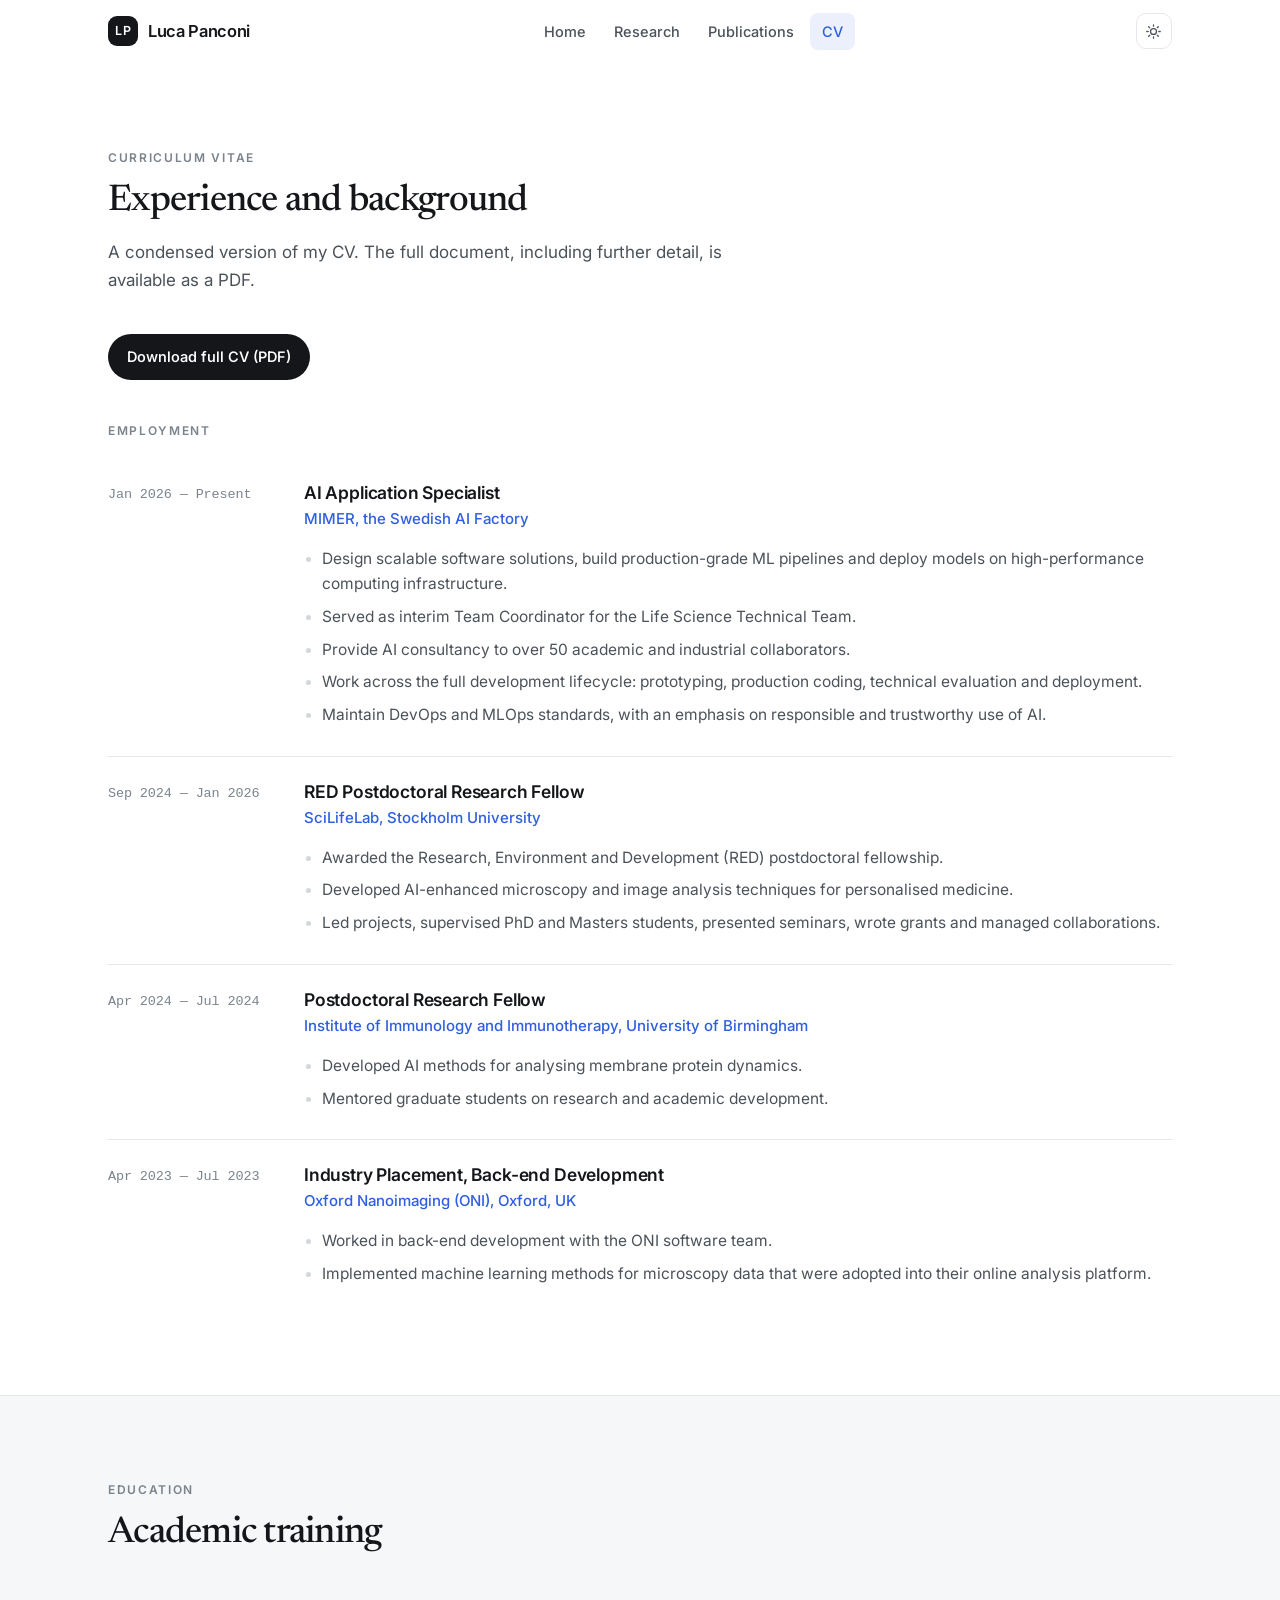
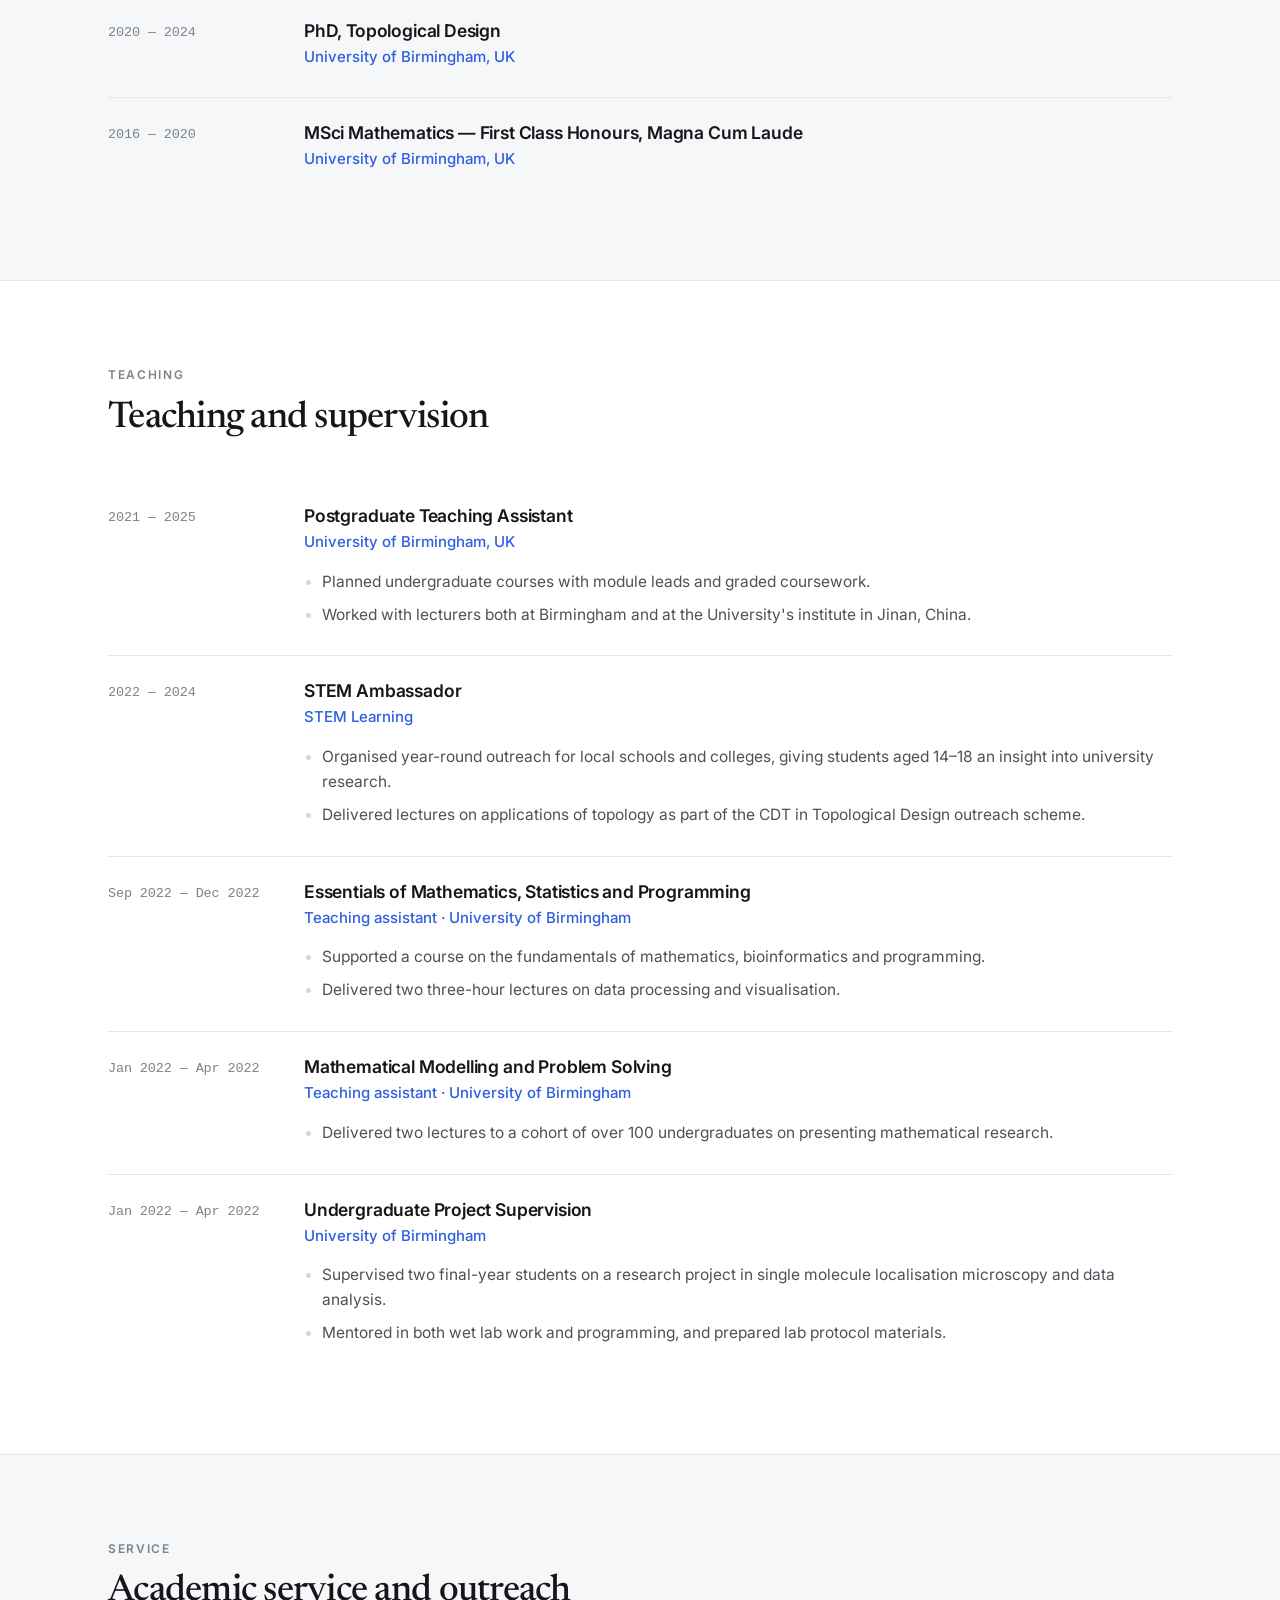
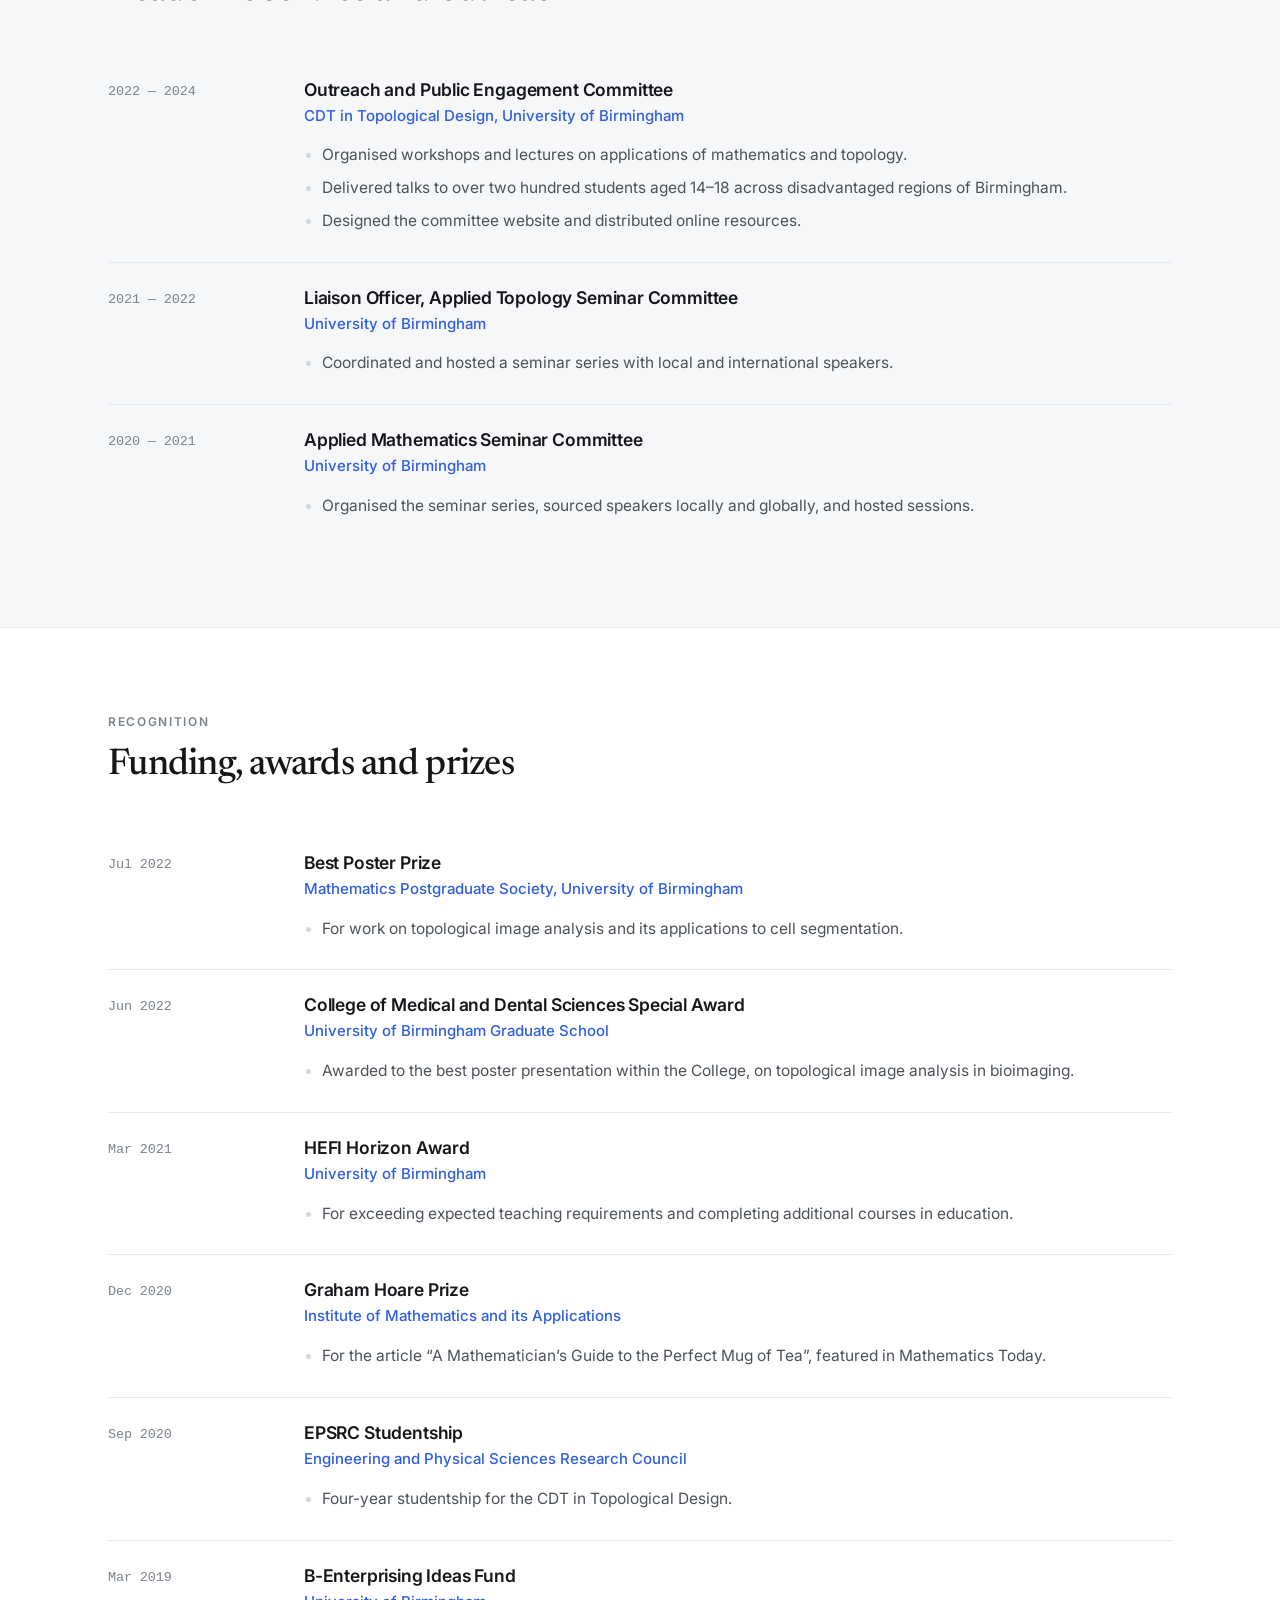
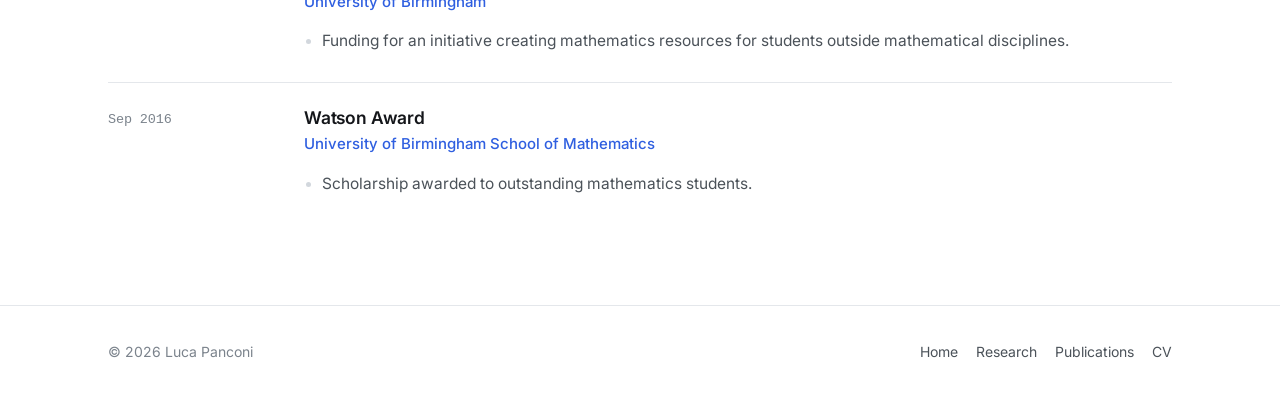
==== cv.html @ 42b8b2c1 "Initial commit" ====
<!DOCTYPE html>
<html lang="en">
  <head>
    <meta charset="utf-8" />
    <meta name="viewport" content="width=device-width, initial-scale=1" />
    <title>CV — Luca Panconi</title>
    <meta
      name="description"
      content="Curriculum vitae of Luca Panconi: employment, education, teaching, academic service and awards."
    />
    <link rel="icon" href="assets/img/profile.jpg" />
    <link rel="preconnect" href="https://fonts.googleapis.com" />
    <link rel="preconnect" href="https://fonts.gstatic.com" crossorigin />
    <link
      href="https://fonts.googleapis.com/css2?family=Inter:wght@400;500;600&family=Newsreader:ital,opsz,wght@0,6..72,400;0,6..72,500&display=swap"
      rel="stylesheet"
    />
    <link rel="stylesheet" href="assets/css/style.css" />
    <script>
      (function () {
        try {
          var s = localStorage.getItem("theme");
          var d =
            s === "dark" ||
            (s === null &&
              matchMedia("(prefers-color-scheme: dark)").matches);
          document.documentElement.setAttribute(
            "data-theme",
            d ? "dark" : "light"
          );
        } catch (e) {}
      })();
    </script>
    <script src="assets/data/content.js" defer></script>
    <script src="assets/js/site.js" defer></script>
  </head>
  <body>
    <a class="skip-link" href="#main">Skip to content</a>
    <header data-render="nav"></header>

    <main id="main">
      <section class="section" style="border-top: 0">
        <div class="container">
          <div class="section__head">
            <span class="section__eyebrow">Curriculum vitae</span>
            <h2 class="section__title">Experience and background</h2>
            <p class="section__lede">
              A condensed version of my CV. The full document, including further
              detail, is available as a PDF.
            </p>
          </div>
          <p style="margin-bottom: 44px">
            <a
              class="btn btn--primary"
              href="assets/files/Luca-Panconi-CV.pdf"
              target="_blank"
              rel="noopener"
              >Download full CV (PDF)</a
            >
          </p>

          <div class="section__head" style="margin-bottom: 20px">
            <h3 class="section__eyebrow">Employment</h3>
          </div>
          <div data-render="timeline" data-source="experience"></div>
        </div>
      </section>

      <section class="section section--soft">
        <div class="container">
          <div class="section__head">
            <span class="section__eyebrow">Education</span>
            <h2 class="section__title">Academic training</h2>
          </div>
          <div data-render="timeline" data-source="education"></div>
        </div>
      </section>

      <section class="section">
        <div class="container">
          <div class="section__head">
            <span class="section__eyebrow">Teaching</span>
            <h2 class="section__title">Teaching and supervision</h2>
          </div>
          <div data-render="timeline" data-source="teaching"></div>
        </div>
      </section>

      <section class="section section--soft">
        <div class="container">
          <div class="section__head">
            <span class="section__eyebrow">Service</span>
            <h2 class="section__title">Academic service and outreach</h2>
          </div>
          <div data-render="timeline" data-source="service"></div>
        </div>
      </section>

      <section class="section">
        <div class="container">
          <div class="section__head">
            <span class="section__eyebrow">Recognition</span>
            <h2 class="section__title">Funding, awards and prizes</h2>
          </div>
          <div data-render="timeline" data-source="awards"></div>
        </div>
      </section>
    </main>

    <footer data-render="footer"></footer>
  </body>
</html>
---- assets/css/style.css ----
/* ==========================================================================
   Tokens
   ========================================================================== */
:root {
  --font-sans: "Inter", -apple-system, BlinkMacSystemFont, "Segoe UI", Roboto,
    Helvetica, Arial, sans-serif;
  --font-serif: "Newsreader", Georgia, "Times New Roman", serif;
  --font-mono: ui-monospace, SFMono-Regular, "SF Mono", Menlo, monospace;

  --bg: #ffffff;
  --bg-soft: #f6f7f9;
  --bg-elevated: #ffffff;
  --text: #14161a;
  --text-soft: #4b5259;
  --text-faint: #7b838c;
  --line: #e4e7eb;
  --line-strong: #d2d7dd;
  --accent: #2f5fe0;
  --accent-soft: rgba(47, 95, 224, 0.09);
  --shadow: 0 1px 2px rgba(16, 20, 28, 0.04),
    0 8px 24px -12px rgba(16, 20, 28, 0.12);

  --radius: 14px;
  --radius-sm: 9px;
  --container: 1120px;
  --nav-h: 64px;
  --ease: cubic-bezier(0.22, 0.61, 0.36, 1);
}

html[data-theme="dark"] {
  --bg: #0c0e12;
  --bg-soft: #12151b;
  --bg-elevated: #14181f;
  --text: #eef1f5;
  --text-soft: #a8b1bd;
  --text-faint: #7d8794;
  --line: #232833;
  --line-strong: #2f3542;
  --accent: #7fa3ff;
  --accent-soft: rgba(127, 163, 255, 0.12);
  --shadow: 0 1px 2px rgba(0, 0, 0, 0.4), 0 12px 32px -16px rgba(0, 0, 0, 0.7);
}

/* ==========================================================================
   Base
   ========================================================================== */
*,
*::before,
*::after {
  box-sizing: border-box;
}

html {
  scroll-behavior: smooth;
  scroll-padding-top: calc(var(--nav-h) + 16px);
  -webkit-text-size-adjust: 100%;
}

body {
  margin: 0;
  font-family: var(--font-sans);
  font-size: 16.5px;
  line-height: 1.65;
  color: var(--text);
  background: var(--bg);
  -webkit-font-smoothing: antialiased;
  text-rendering: optimizeLegibility;
}

h1,
h2,
h3,
h4 {
  margin: 0;
  font-weight: 600;
  line-height: 1.2;
  letter-spacing: -0.015em;
}

p {
  margin: 0 0 1em;
}

p:last-child {
  margin-bottom: 0;
}

a {
  color: var(--accent);
  text-decoration: none;
  transition: opacity 0.15s var(--ease);
}

a:hover {
  opacity: 0.72;
}

img {
  max-width: 100%;
  display: block;
}

ul {
  margin: 0;
  padding: 0;
  list-style: none;
}

:focus-visible {
  outline: 2px solid var(--accent);
  outline-offset: 3px;
  border-radius: 4px;
}

.container {
  width: 100%;
  max-width: var(--container);
  margin: 0 auto;
  padding: 0 28px;
}

.skip-link {
  position: absolute;
  left: -9999px;
  top: 0;
  z-index: 100;
  background: var(--bg-elevated);
  padding: 10px 16px;
  border: 1px solid var(--line);
  border-radius: var(--radius-sm);
}

.skip-link:focus {
  left: 12px;
  top: 12px;
}

/* ==========================================================================
   Navigation
   ========================================================================== */
.nav {
  position: sticky;
  top: 0;
  z-index: 50;
  height: var(--nav-h);
  display: flex;
  align-items: center;
  border-bottom: 1px solid transparent;
  background: color-mix(in srgb, var(--bg) 82%, transparent);
  backdrop-filter: saturate(180%) blur(14px);
  -webkit-backdrop-filter: saturate(180%) blur(14px);
  transition: border-color 0.2s var(--ease);
}

.nav.is-scrolled {
  border-bottom-color: var(--line);
}

.nav__inner {
  display: flex;
  align-items: center;
  justify-content: space-between;
  gap: 20px;
}

.nav__brand {
  display: inline-flex;
  align-items: center;
  gap: 10px;
  color: var(--text);
  font-weight: 600;
  letter-spacing: -0.02em;
}

.nav__mark {
  display: grid;
  place-items: center;
  width: 30px;
  height: 30px;
  border-radius: 9px;
  background: var(--text);
  color: var(--bg);
  font-size: 12.5px;
  font-weight: 600;
  letter-spacing: 0.02em;
}

.nav__links {
  display: flex;
  align-items: center;
  gap: 4px;
}

.nav__link {
  padding: 7px 12px;
  border-radius: 8px;
  color: var(--text-soft);
  font-size: 14.5px;
  font-weight: 500;
}

.nav__link:hover {
  opacity: 1;
  color: var(--text);
  background: var(--bg-soft);
}

.nav__link[aria-current="page"] {
  color: var(--accent);
  background: var(--accent-soft);
}

.nav__actions {
  display: flex;
  align-items: center;
  gap: 8px;
}

.icon-btn {
  display: grid;
  place-items: center;
  width: 36px;
  height: 36px;
  padding: 0;
  border: 1px solid var(--line);
  border-radius: 10px;
  background: transparent;
  color: var(--text-soft);
  cursor: pointer;
  transition: background 0.15s var(--ease), color 0.15s var(--ease);
}

.icon-btn:hover {
  background: var(--bg-soft);
  color: var(--text);
}

.icon-btn svg {
  width: 17px;
  height: 17px;
}

.nav__toggle {
  display: none;
}

html[data-theme="dark"] .theme-toggle__sun,
.theme-toggle__moon {
  display: none;
}

html[data-theme="dark"] .theme-toggle__moon {
  display: block;
}

/* ==========================================================================
   Buttons & chips
   ========================================================================== */
.btn {
  display: inline-flex;
  align-items: center;
  gap: 8px;
  padding: 10px 18px;
  border: 1px solid transparent;
  border-radius: 999px;
  font-size: 14.5px;
  font-weight: 550;
  cursor: pointer;
  transition: transform 0.15s var(--ease), background 0.15s var(--ease),
    border-color 0.15s var(--ease);
}

.btn:hover {
  opacity: 1;
  transform: translateY(-1px);
}

.btn svg {
  width: 15px;
  height: 15px;
}

.btn--primary {
  background: var(--text);
  color: var(--bg);
}

.btn--ghost {
  border-color: var(--line-strong);
  color: var(--text);
  background: transparent;
}

.btn--ghost:hover {
  background: var(--bg-soft);
}

.chip {
  display: inline-flex;
  align-items: center;
  gap: 7px;
  padding: 5px 12px;
  border: 1px solid var(--line);
  border-radius: 999px;
  background: var(--bg-soft);
  color: var(--text-soft);
  font-size: 13px;
  font-weight: 500;
}

.chip--accent {
  border-color: transparent;
  background: var(--accent-soft);
  color: var(--accent);
}

.dot {
  width: 6px;
  height: 6px;
  border-radius: 50%;
  background: currentColor;
}

/* ==========================================================================
   Sections
   ========================================================================== */
.section {
  padding: 84px 0;
  border-top: 1px solid var(--line);
}

.section--soft {
  background: var(--bg-soft);
}

.section__head {
  max-width: 68ch;
  margin-bottom: 40px;
}

.section__eyebrow {
  display: block;
  margin-bottom: 12px;
  color: var(--text-faint);
  font-size: 12px;
  font-weight: 600;
  letter-spacing: 0.14em;
  text-transform: uppercase;
}

.section__title {
  font-family: var(--font-serif);
  font-size: clamp(1.75rem, 3.4vw, 2.3rem);
  font-weight: 500;
  letter-spacing: -0.02em;
}

.section__lede {
  margin-top: 14px;
  color: var(--text-soft);
  font-size: 17px;
}

/* ==========================================================================
   Hero
   ========================================================================== */
.hero {
  position: relative;
  padding: 88px 0 76px;
  overflow: hidden;
}

.hero::before {
  content: "";
  position: absolute;
  inset: -40% 30% auto -10%;
  height: 620px;
  background: radial-gradient(
    45% 45% at 50% 50%,
    var(--accent-soft),
    transparent 70%
  );
  pointer-events: none;
}

.hero__inner {
  position: relative;
  display: grid;
  grid-template-columns: minmax(0, 1fr) 268px;
  gap: 60px;
  align-items: center;
}

.hero__name {
  margin: 18px 0 0;
  font-family: var(--font-serif);
  font-size: clamp(2.6rem, 6vw, 4rem);
  font-weight: 500;
  letter-spacing: -0.03em;
}

.hero__name span {
  color: var(--text-faint);
  font-size: 0.42em;
  font-family: var(--font-sans);
  font-weight: 500;
  letter-spacing: 0;
  vertical-align: 0.42em;
  margin-left: 8px;
}

.hero__role {
  margin: 16px 0 0;
  font-size: 18.5px;
  font-weight: 550;
  color: var(--text);
}

.hero__role em {
  font-style: normal;
  color: var(--text-soft);
  font-weight: 450;
}

.hero__tagline {
  max-width: 52ch;
  margin: 16px 0 0;
  color: var(--text-soft);
  font-size: 17.5px;
}

.hero__actions {
  display: flex;
  flex-wrap: wrap;
  gap: 10px;
  margin-top: 30px;
}

.hero__meta {
  display: flex;
  flex-wrap: wrap;
  gap: 8px 18px;
  margin-top: 26px;
  font-size: 14.5px;
  color: var(--text-faint);
}

.hero__meta a {
  color: var(--text-soft);
}

.hero__meta svg {
  width: 15px;
  height: 15px;
  vertical-align: -2px;
  margin-right: 7px;
  opacity: 0.7;
}

.hero__portrait {
  position: relative;
  justify-self: end;
  width: 100%;
  max-width: 268px;
  aspect-ratio: 1;
  border-radius: 20px;
  overflow: hidden;
  border: 1px solid var(--line);
  background: var(--bg-soft);
  box-shadow: var(--shadow);
}

.hero__portrait img {
  width: 100%;
  height: 100%;
  object-fit: cover;
  filter: saturate(1.02) contrast(1.02);
}

/* ==========================================================================
   About
   ========================================================================== */
.about {
  display: grid;
  grid-template-columns: minmax(0, 1.35fr) minmax(0, 1fr);
  align-items: start;
  gap: 56px;
}

.about__body p {
  font-size: 17.5px;
  color: var(--text-soft);
  margin-bottom: 1.15em;
}

.about__body p:first-child {
  color: var(--text);
}

.stats {
  display: grid;
  grid-template-columns: repeat(2, minmax(0, 1fr));
  gap: 1px;
  background: var(--line);
  border: 1px solid var(--line);
  border-radius: var(--radius);
  overflow: hidden;
}

.stat {
  padding: 22px;
  background: var(--bg-elevated);
}

.stat__value {
  font-family: var(--font-serif);
  font-size: 2.1rem;
  font-weight: 500;
  letter-spacing: -0.03em;
  line-height: 1;
}

.stat__label {
  margin-top: 8px;
  font-size: 13.5px;
  color: var(--text-faint);
  line-height: 1.4;
}

/* ==========================================================================
   Cards
   ========================================================================== */
.grid {
  display: grid;
  gap: 18px;
}

.grid--2 {
  grid-template-columns: repeat(2, minmax(0, 1fr));
}

.card {
  padding: 26px;
  border: 1px solid var(--line);
  border-radius: var(--radius);
  background: var(--bg-elevated);
  transition: border-color 0.2s var(--ease), transform 0.2s var(--ease),
    box-shadow 0.2s var(--ease);
}

.card:hover {
  border-color: var(--line-strong);
  transform: translateY(-2px);
  box-shadow: var(--shadow);
}

.card__index {
  display: block;
  margin-bottom: 14px;
  font-family: var(--font-mono);
  font-size: 12px;
  color: var(--accent);
  letter-spacing: 0.06em;
}

.card__title {
  font-size: 17.5px;
  margin-bottom: 8px;
}

.card__body {
  color: var(--text-soft);
  font-size: 15.5px;
  line-height: 1.6;
}

/* ==========================================================================
   Publications
   ========================================================================== */
.pubs {
  display: grid;
  gap: 1px;
  background: var(--line);
  border-block: 1px solid var(--line);
}

.pub {
  display: grid;
  grid-template-columns: 80px minmax(0, 1fr);
  gap: 26px;
  padding: 26px 4px;
  background: var(--bg);
  transition: background 0.18s var(--ease);
}

.section--soft .pub {
  background: var(--bg-soft);
}

.pub:hover {
  background: var(--bg-elevated);
}

.pub__year {
  font-family: var(--font-mono);
  font-size: 13px;
  color: var(--text-faint);
  padding-top: 3px;
  letter-spacing: 0.02em;
}

.pub__title {
  font-size: 17px;
  font-weight: 600;
  line-height: 1.4;
  color: var(--text);
  letter-spacing: -0.01em;
}

.pub__title a {
  color: inherit;
}

.pub__title a:hover {
  opacity: 1;
  color: var(--accent);
}

.pub__authors {
  margin-top: 7px;
  font-size: 14.5px;
  color: var(--text-soft);
}

.pub__authors b {
  color: var(--text);
  font-weight: 600;
}

.pub__meta {
  display: flex;
  flex-wrap: wrap;
  align-items: center;
  gap: 8px;
  margin-top: 12px;
  font-size: 13.5px;
  color: var(--text-faint);
}

.pub__venue {
  font-style: italic;
  color: var(--text-soft);
}

/* ==========================================================================
   Timeline
   ========================================================================== */
.timeline {
  display: grid;
  gap: 4px;
}

.entry {
  display: grid;
  grid-template-columns: 168px minmax(0, 1fr);
  gap: 28px;
  padding: 24px 0;
  border-top: 1px solid var(--line);
}

.entry:first-child {
  border-top: 0;
}

.entry__period {
  font-size: 13.5px;
  color: var(--text-faint);
  font-family: var(--font-mono);
  letter-spacing: -0.01em;
  padding-top: 2px;
}

.entry__role {
  font-size: 17.5px;
  font-weight: 600;
  letter-spacing: -0.01em;
}

.entry__org {
  margin-top: 4px;
  font-size: 15px;
  color: var(--accent);
  font-weight: 500;
}

.entry__points {
  margin-top: 12px;
  display: grid;
  gap: 8px;
}

.entry__points li {
  position: relative;
  padding-left: 18px;
  font-size: 15.5px;
  color: var(--text-soft);
  line-height: 1.6;
}

.entry__points li::before {
  content: "";
  position: absolute;
  left: 2px;
  top: 10px;
  width: 5px;
  height: 5px;
  border-radius: 50%;
  background: var(--line-strong);
}

/* ==========================================================================
   Contact & footer
   ========================================================================== */
.contact {
  display: flex;
  flex-wrap: wrap;
  align-items: center;
  justify-content: space-between;
  gap: 28px;
  padding: 40px;
  border: 1px solid var(--line);
  border-radius: var(--radius);
  background: var(--bg-elevated);
}

.contact__title {
  font-family: var(--font-serif);
  font-size: 1.85rem;
  font-weight: 500;
  letter-spacing: -0.02em;
}

.contact__text {
  margin-top: 10px;
  max-width: 46ch;
  color: var(--text-soft);
}

.footer {
  padding: 34px 0;
  border-top: 1px solid var(--line);
  color: var(--text-faint);
  font-size: 14px;
}

.footer__inner {
  display: flex;
  flex-wrap: wrap;
  align-items: center;
  justify-content: space-between;
  gap: 14px;
}

.footer a {
  color: var(--text-soft);
}

.footer__links {
  display: flex;
  gap: 18px;
}

/* ==========================================================================
   Reveal on scroll
   ========================================================================== */
.reveal {
  opacity: 0;
  transform: translateY(14px);
  transition: opacity 0.6s var(--ease), transform 0.6s var(--ease);
}

.reveal.is-visible {
  opacity: 1;
  transform: none;
}

@media (prefers-reduced-motion: reduce) {
  html {
    scroll-behavior: auto;
  }
  .reveal {
    opacity: 1;
    transform: none;
    transition: none;
  }
  .btn:hover,
  .card:hover {
    transform: none;
  }
}

/* ==========================================================================
   Responsive
   ========================================================================== */
@media (max-width: 900px) {
  .hero__inner {
    grid-template-columns: 1fr;
    gap: 34px;
  }
  .hero__portrait {
    justify-self: start;
    max-width: 176px;
    order: -1;
  }
  .about {
    grid-template-columns: 1fr;
    gap: 34px;
  }
  .grid--2 {
    grid-template-columns: 1fr;
  }
  .entry {
    grid-template-columns: 1fr;
    gap: 10px;
  }
}

@media (max-width: 720px) {
  body {
    font-size: 16px;
  }
  .container {
    padding: 0 20px;
  }
  .section {
    padding: 60px 0;
  }
  .hero {
    padding: 52px 0 56px;
  }
  .nav__toggle {
    display: grid;
  }
  .nav__links {
    position: absolute;
    top: var(--nav-h);
    left: 0;
    right: 0;
    display: none;
    flex-direction: column;
    align-items: stretch;
    gap: 2px;
    padding: 12px 20px 18px;
    background: var(--bg);
    border-bottom: 1px solid var(--line);
    box-shadow: var(--shadow);
  }
  .nav__links.is-open {
    display: flex;
  }
  .nav__link {
    padding: 11px 12px;
    font-size: 16px;
  }
  .pub {
    grid-template-columns: 1fr;
    gap: 8px;
  }
  .contact {
    padding: 28px;
  }
}
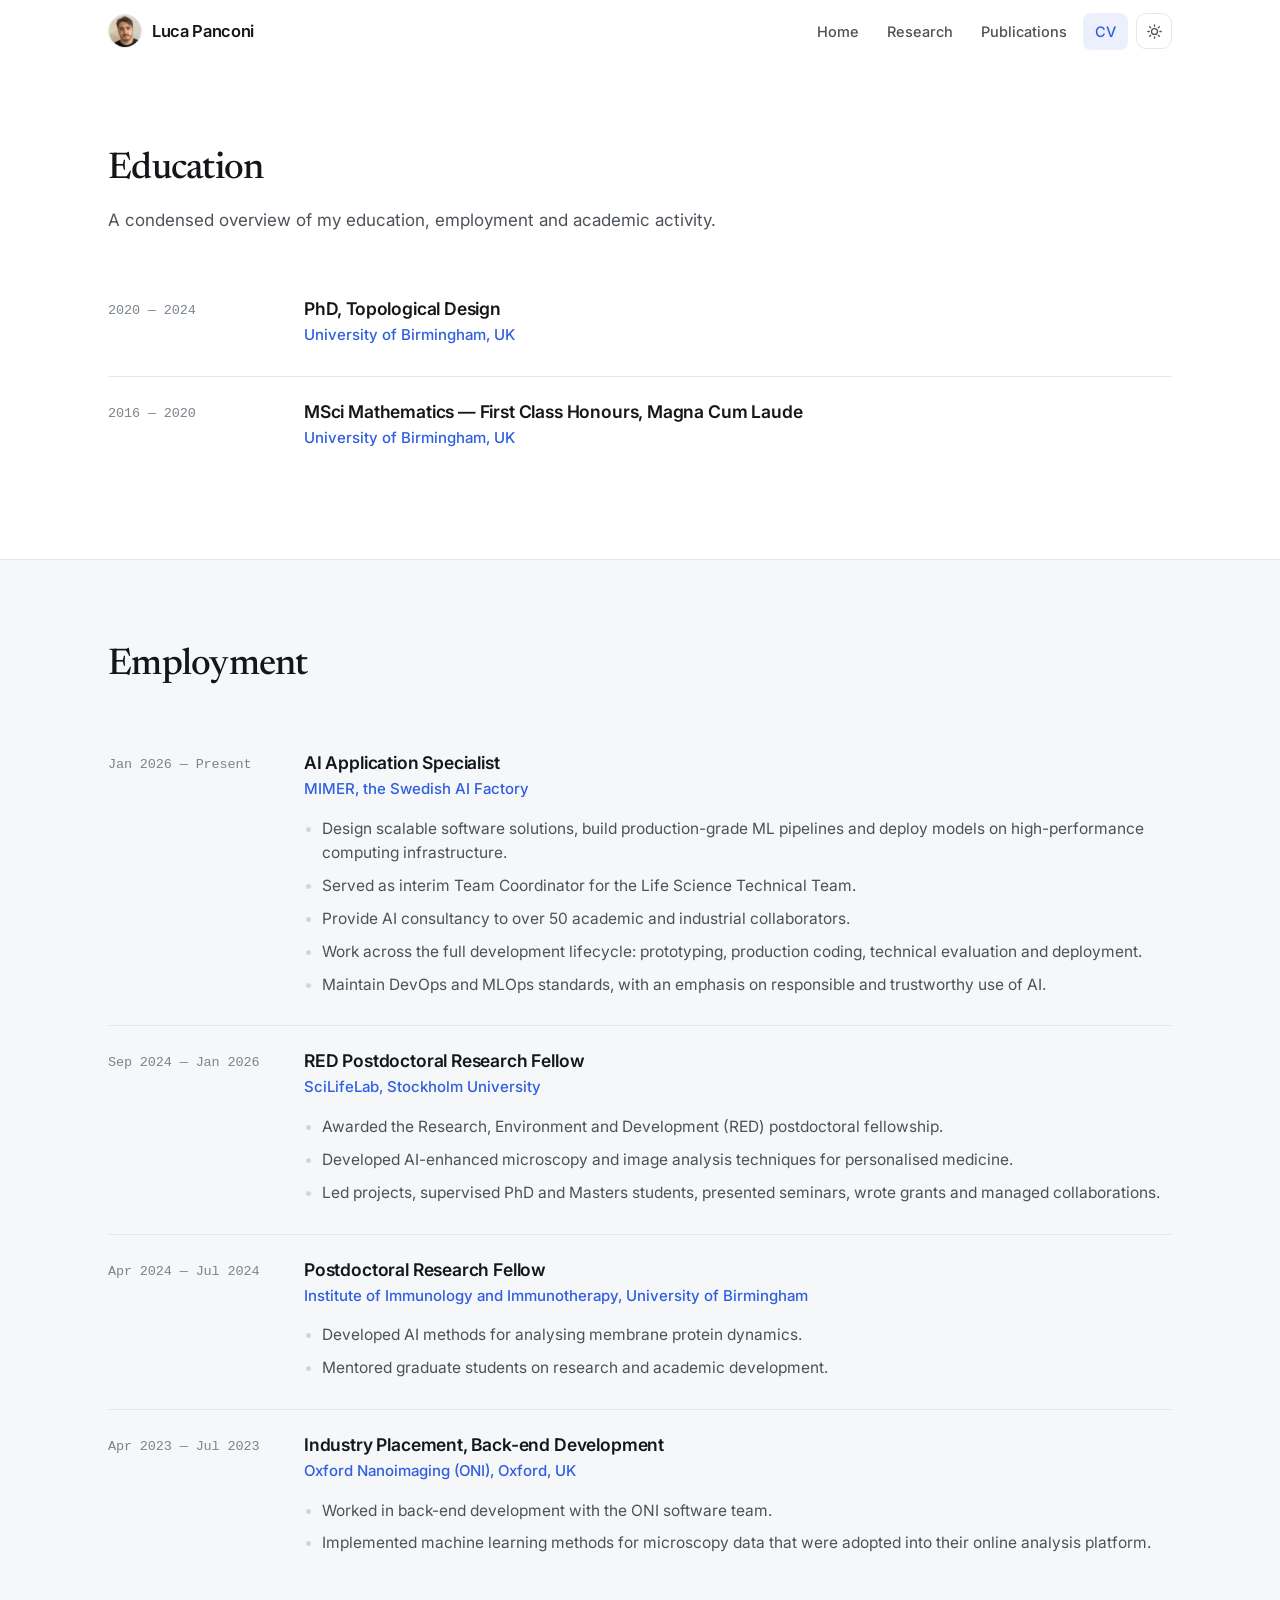
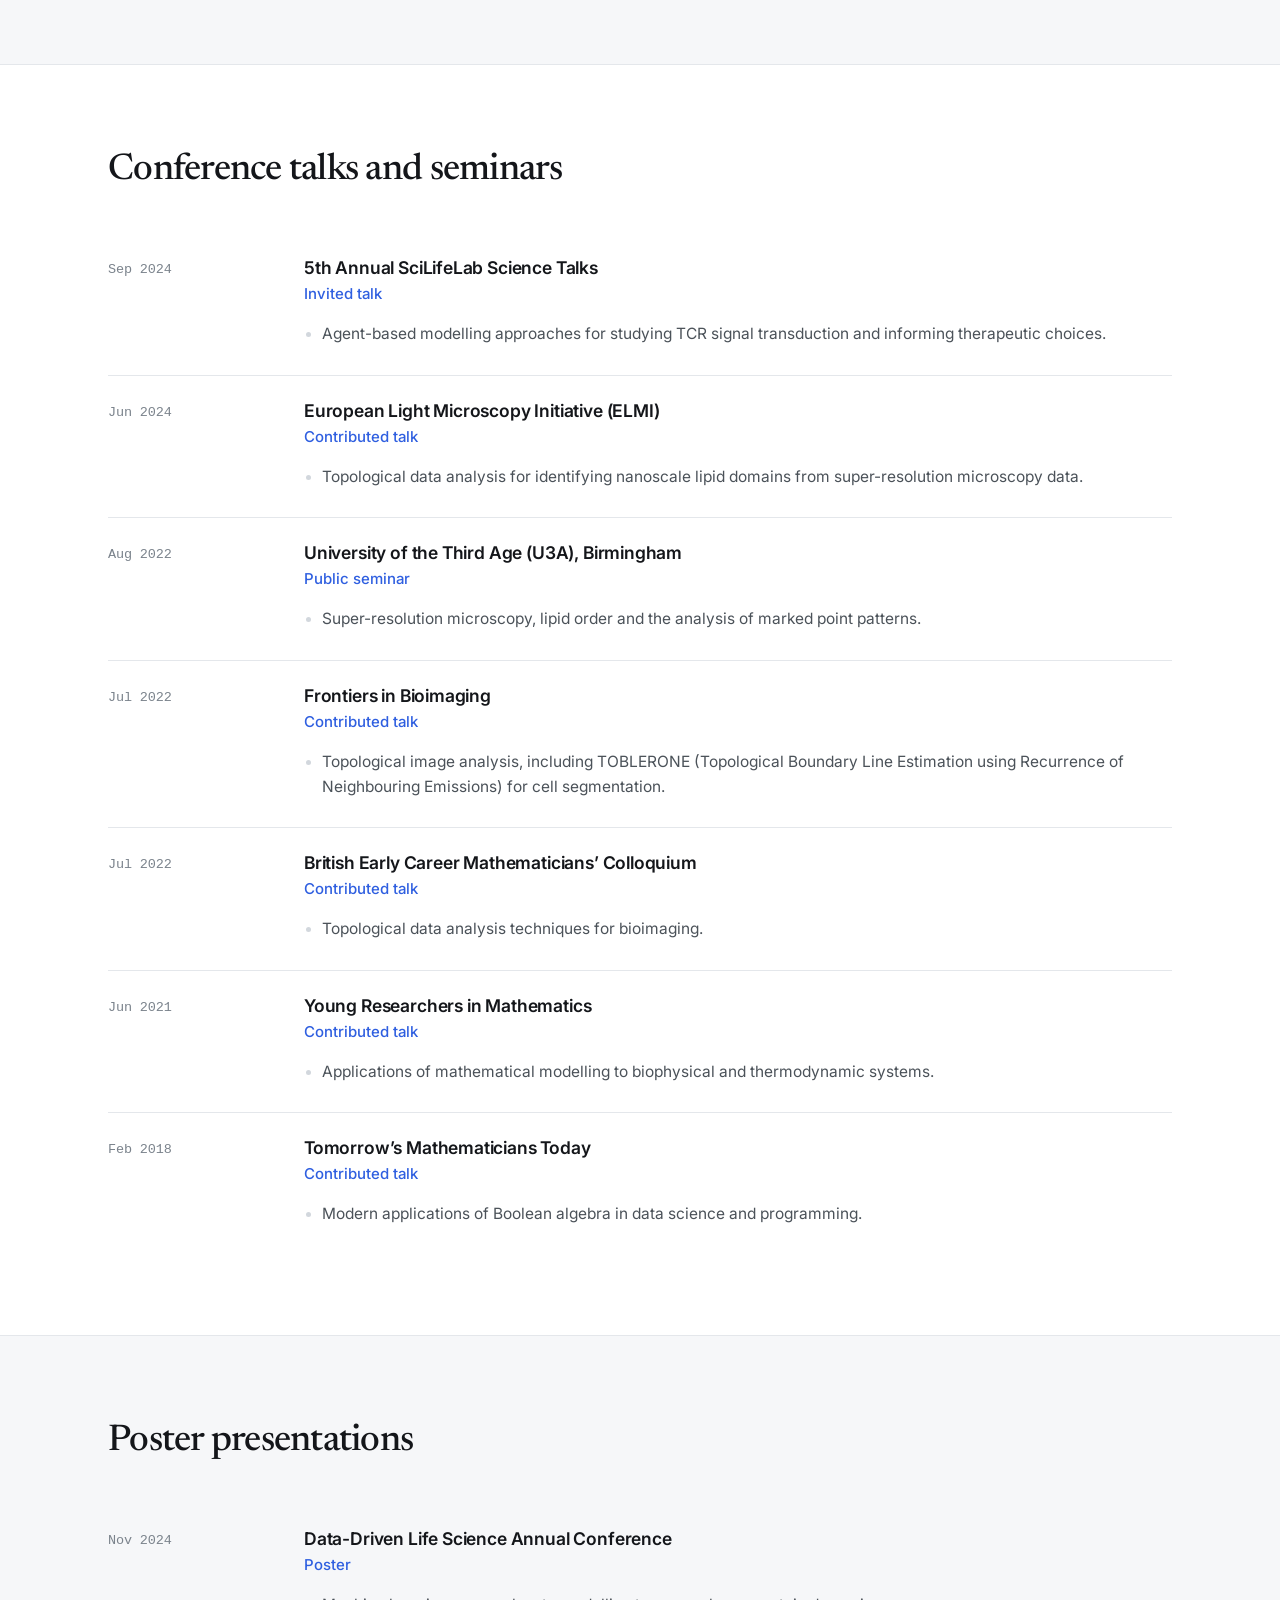
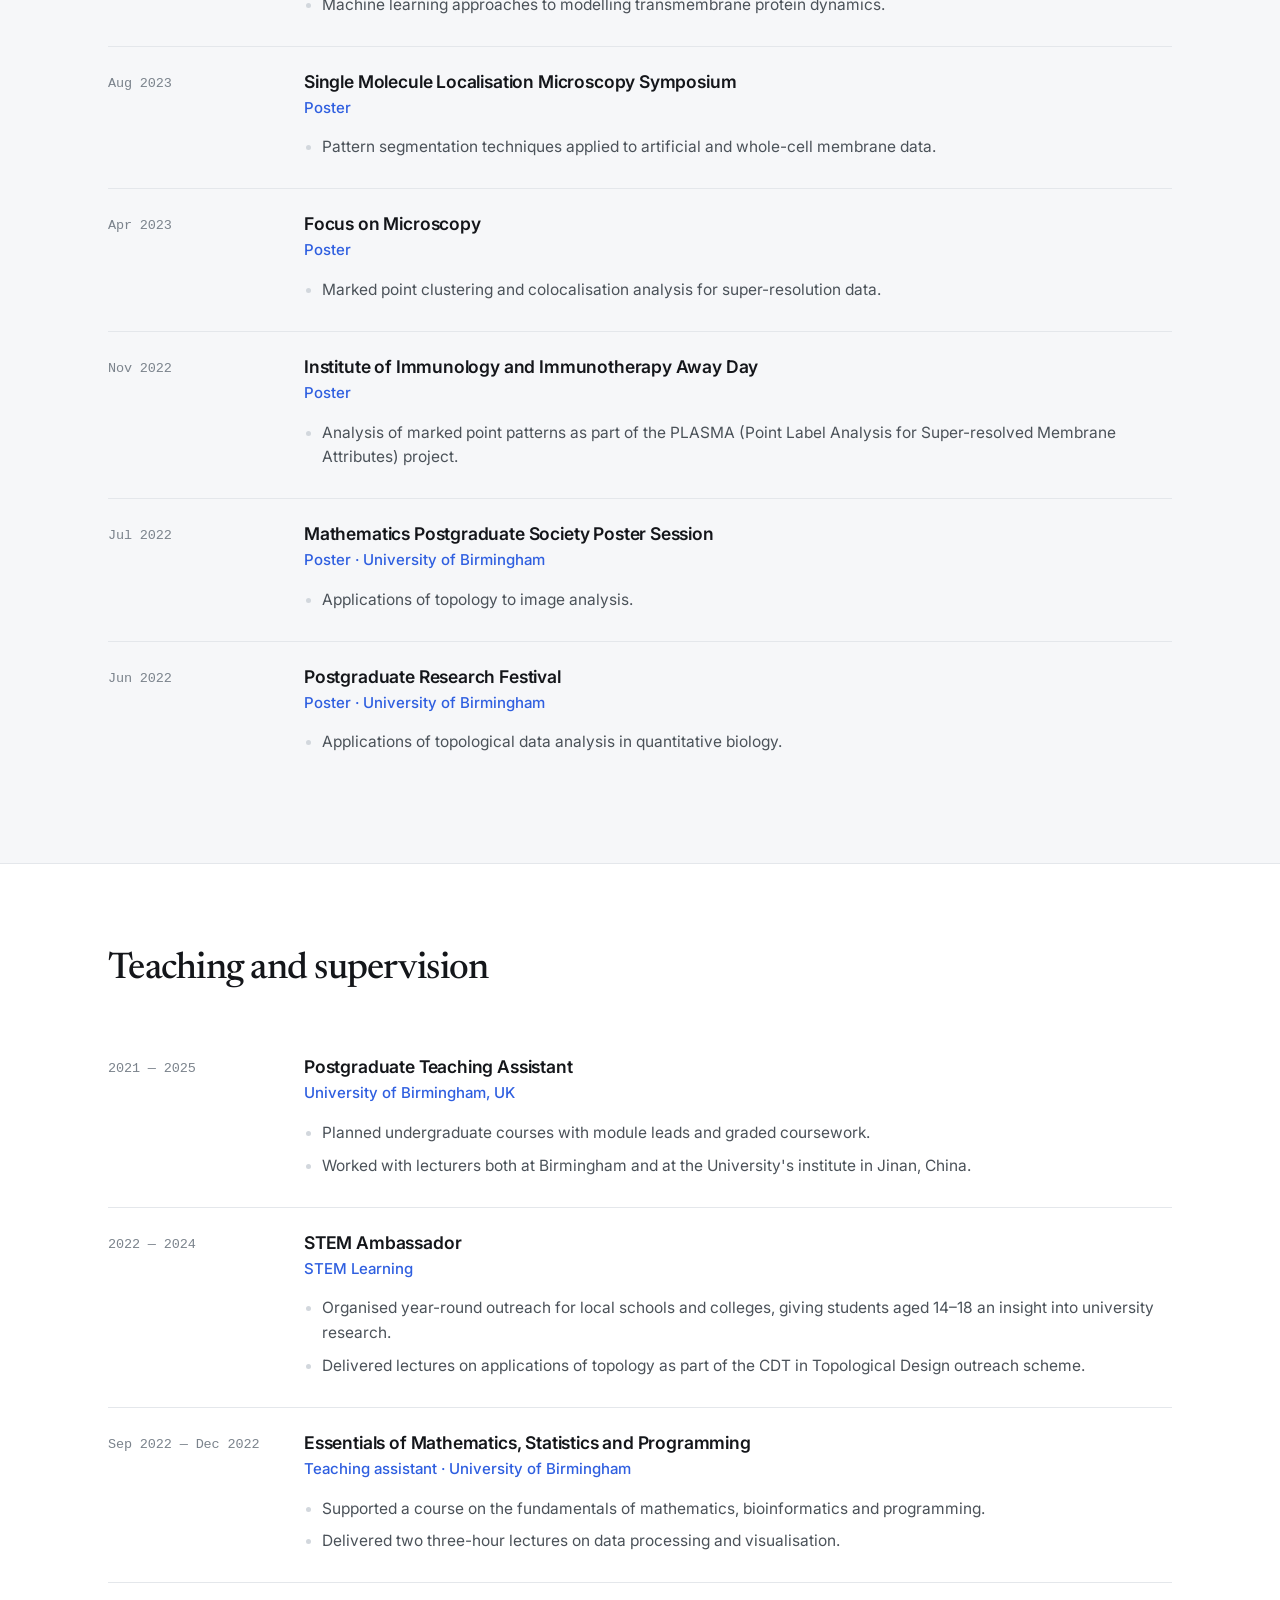
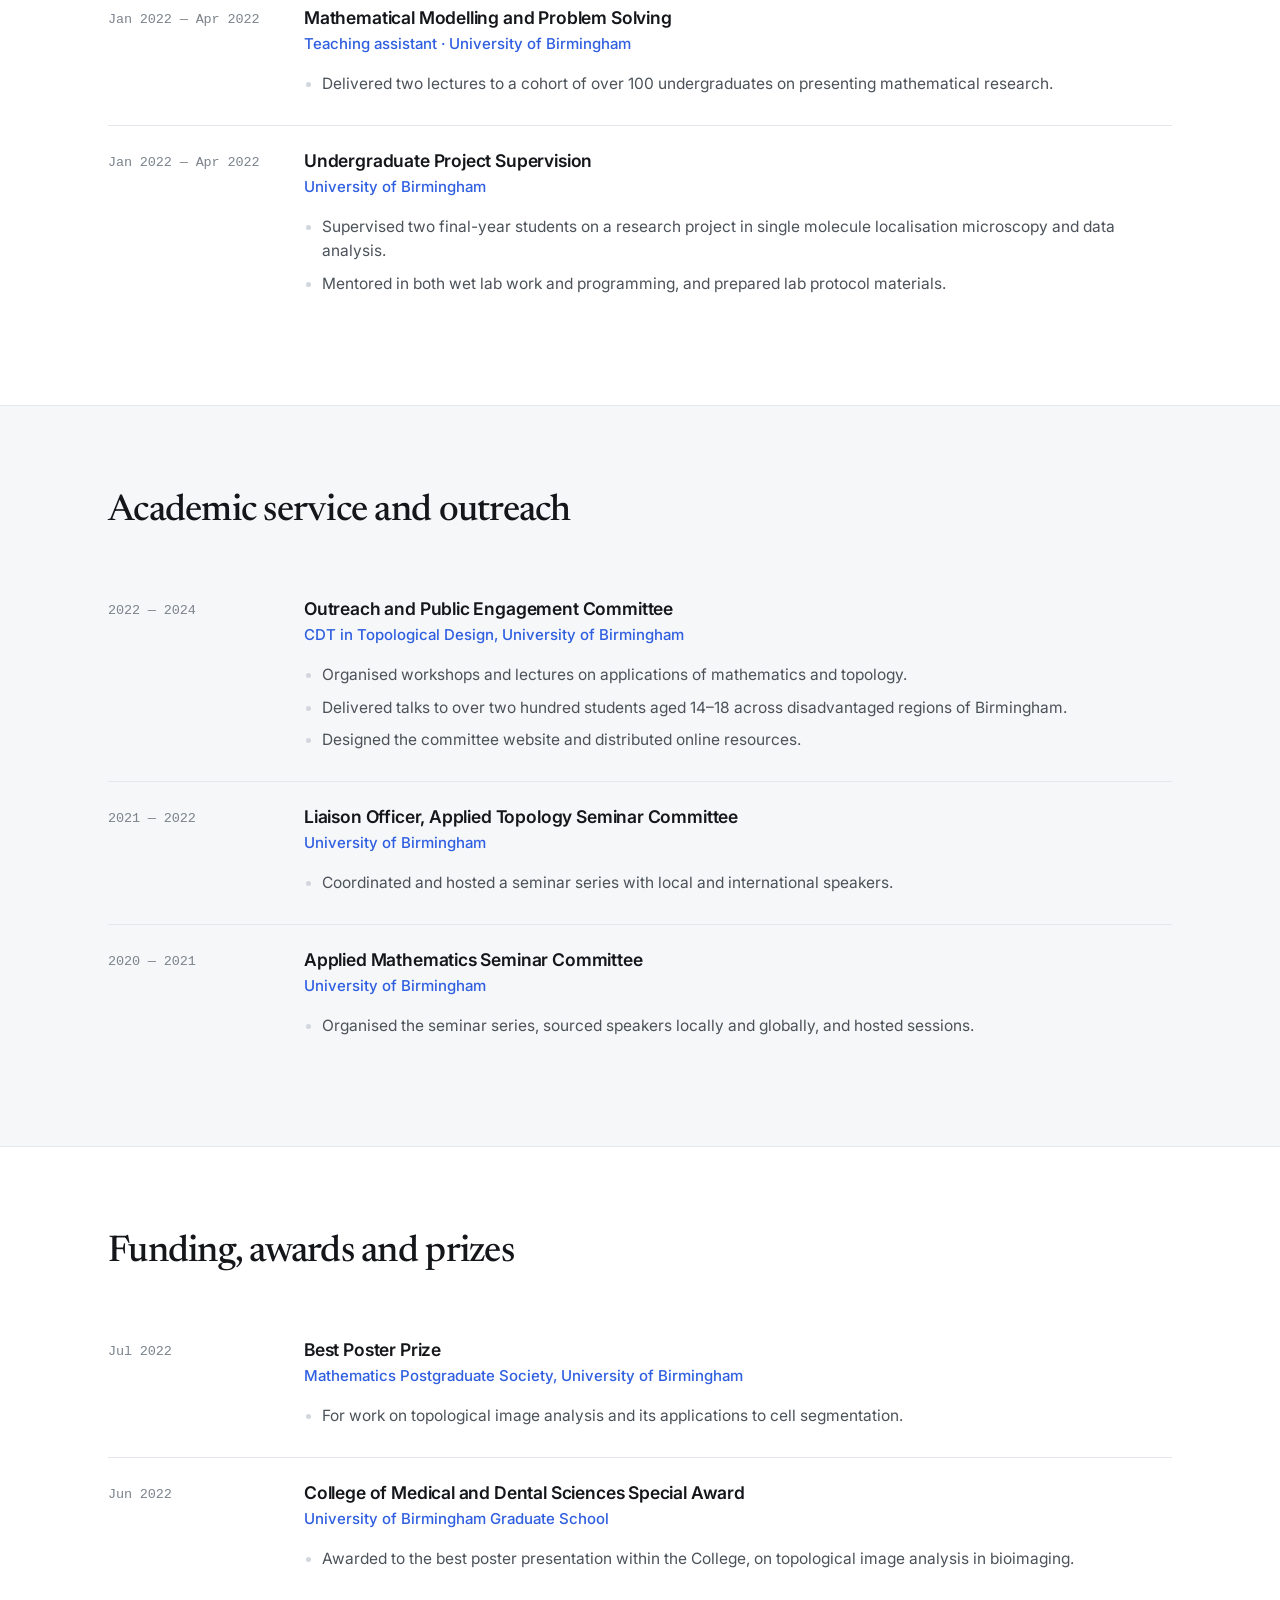
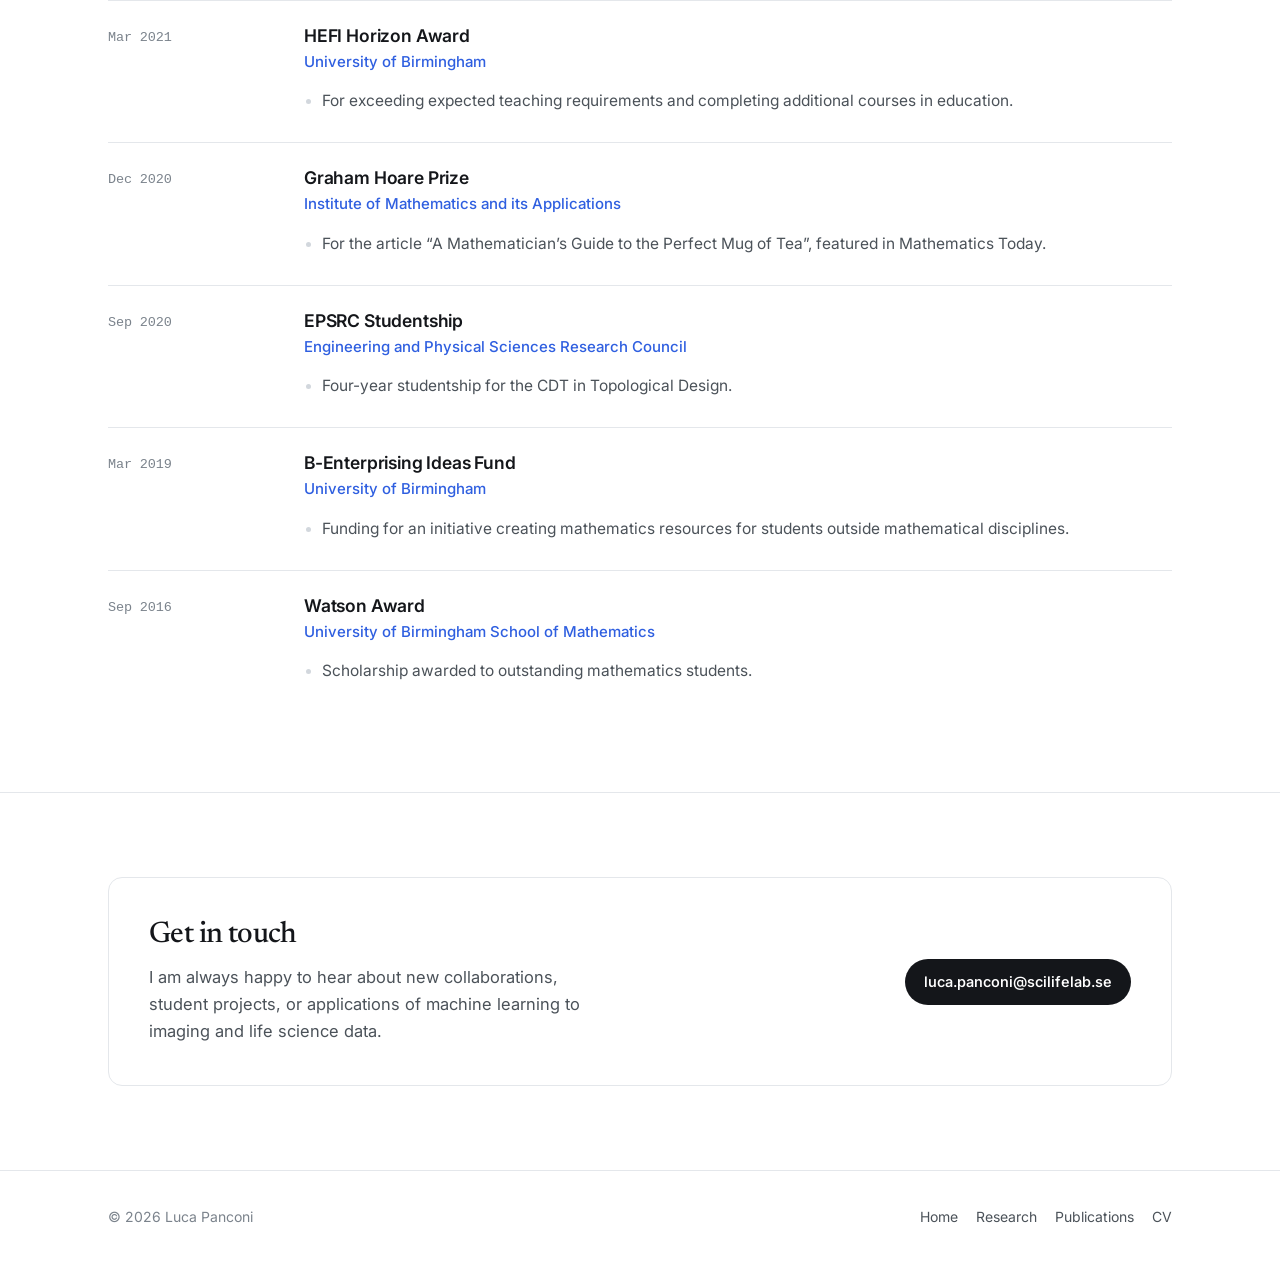
==== commit f3c55979: "Fix site layout" ====
--- a/cv.html
+++ b/cv.html
@@ -6,7 +6,7 @@
     <title>CV — Luca Panconi</title>
     <meta
       name="description"
-      content="Curriculum vitae of Luca Panconi: employment, education, teaching, academic service and awards."
+      content="Curriculum vitae of Luca Panconi: education, employment, teaching, academic service and awards."
     />
     <link rel="icon" href="assets/img/profile.jpg" />
     <link rel="preconnect" href="https://fonts.googleapis.com" />
@@ -15,7 +15,7 @@
       href="https://fonts.googleapis.com/css2?family=Inter:wght@400;500;600&family=Newsreader:ital,opsz,wght@0,6..72,400;0,6..72,500&display=swap"
       rel="stylesheet"
     />
-    <link rel="stylesheet" href="assets/css/style.css" />
+    <link rel="stylesheet" href="assets/css/style.css?v=5" />
     <script>
       (function () {
         try {
@@ -31,8 +31,8 @@
         } catch (e) {}
       })();
     </script>
-    <script src="assets/data/content.js" defer></script>
-    <script src="assets/js/site.js" defer></script>
+    <script src="assets/data/content.js?v=5" defer></script>
+    <script src="assets/js/site.js?v=5" defer></script>
   </head>
   <body>
     <a class="skip-link" href="#main">Skip to content</a>
@@ -42,44 +42,46 @@
       <section class="section" style="border-top: 0">
         <div class="container">
           <div class="section__head">
-            <span class="section__eyebrow">Curriculum vitae</span>
-            <h2 class="section__title">Experience and background</h2>
+            <h2 class="section__title">Education</h2>
             <p class="section__lede">
-              A condensed version of my CV. The full document, including further
-              detail, is available as a PDF.
+              A condensed overview of my education, employment and academic
+              activity.
             </p>
           </div>
-          <p style="margin-bottom: 44px">
-            <a
-              class="btn btn--primary"
-              href="assets/files/Luca-Panconi-CV.pdf"
-              target="_blank"
-              rel="noopener"
-              >Download full CV (PDF)</a
-            >
-          </p>
-
-          <div class="section__head" style="margin-bottom: 20px">
-            <h3 class="section__eyebrow">Employment</h3>
-          </div>
-          <div data-render="timeline" data-source="experience"></div>
+          <div data-render="timeline" data-source="education"></div>
         </div>
       </section>
 
       <section class="section section--soft">
         <div class="container">
           <div class="section__head">
-            <span class="section__eyebrow">Education</span>
-            <h2 class="section__title">Academic training</h2>
+            <h2 class="section__title">Employment</h2>
           </div>
-          <div data-render="timeline" data-source="education"></div>
+          <div data-render="timeline" data-source="experience"></div>
         </div>
       </section>
 
       <section class="section">
         <div class="container">
           <div class="section__head">
-            <span class="section__eyebrow">Teaching</span>
+            <h2 class="section__title">Conference talks and seminars</h2>
+          </div>
+          <div data-render="timeline" data-source="talks"></div>
+        </div>
+      </section>
+
+      <section class="section section--soft">
+        <div class="container">
+          <div class="section__head">
+            <h2 class="section__title">Poster presentations</h2>
+          </div>
+          <div data-render="timeline" data-source="posters"></div>
+        </div>
+      </section>
+
+      <section class="section">
+        <div class="container">
+          <div class="section__head">
             <h2 class="section__title">Teaching and supervision</h2>
           </div>
           <div data-render="timeline" data-source="teaching"></div>
@@ -89,7 +91,6 @@
       <section class="section section--soft">
         <div class="container">
           <div class="section__head">
-            <span class="section__eyebrow">Service</span>
             <h2 class="section__title">Academic service and outreach</h2>
           </div>
           <div data-render="timeline" data-source="service"></div>
@@ -99,12 +100,13 @@
       <section class="section">
         <div class="container">
           <div class="section__head">
-            <span class="section__eyebrow">Recognition</span>
             <h2 class="section__title">Funding, awards and prizes</h2>
           </div>
           <div data-render="timeline" data-source="awards"></div>
         </div>
       </section>
+
+      <section data-render="contact"></section>
     </main>
 
     <footer data-render="footer"></footer>
--- a/assets/css/style.css
+++ b/assets/css/style.css
@@ -172,17 +172,13 @@
   letter-spacing: -0.02em;
 }
 
-.nav__mark {
-  display: grid;
-  place-items: center;
-  width: 30px;
-  height: 30px;
-  border-radius: 9px;
-  background: var(--text);
-  color: var(--bg);
-  font-size: 12.5px;
-  font-weight: 600;
-  letter-spacing: 0.02em;
+.nav__photo {
+  width: 34px;
+  height: 34px;
+  border-radius: 50%;
+  object-fit: cover;
+  border: 1px solid var(--line);
+  flex-shrink: 0;
 }
 
 .nav__links {
@@ -336,16 +332,6 @@
 .section__head {
   max-width: 68ch;
   margin-bottom: 40px;
-}
-
-.section__eyebrow {
-  display: block;
-  margin-bottom: 12px;
-  color: var(--text-faint);
-  font-size: 12px;
-  font-weight: 600;
-  letter-spacing: 0.14em;
-  text-transform: uppercase;
 }
 
 .section__title {
@@ -392,21 +378,19 @@
 }
 
 .hero__name {
-  margin: 18px 0 0;
+  margin: 0;
   font-family: var(--font-serif);
   font-size: clamp(2.6rem, 6vw, 4rem);
   font-weight: 500;
   letter-spacing: -0.03em;
 }
 
-.hero__name span {
+.hero__degrees {
+  margin: 10px 0 0;
   color: var(--text-faint);
-  font-size: 0.42em;
-  font-family: var(--font-sans);
+  font-size: 16px;
   font-weight: 500;
-  letter-spacing: 0;
-  vertical-align: 0.42em;
-  margin-left: 8px;
+  letter-spacing: 0.01em;
 }
 
 .hero__role {
@@ -480,11 +464,8 @@
 /* ==========================================================================
    About
    ========================================================================== */
-.about {
-  display: grid;
-  grid-template-columns: minmax(0, 1.35fr) minmax(0, 1fr);
-  align-items: start;
-  gap: 56px;
+.about__body {
+  max-width: 74ch;
 }
 
 .about__body p {
@@ -495,36 +476,6 @@
 
 .about__body p:first-child {
   color: var(--text);
-}
-
-.stats {
-  display: grid;
-  grid-template-columns: repeat(2, minmax(0, 1fr));
-  gap: 1px;
-  background: var(--line);
-  border: 1px solid var(--line);
-  border-radius: var(--radius);
-  overflow: hidden;
-}
-
-.stat {
-  padding: 22px;
-  background: var(--bg-elevated);
-}
-
-.stat__value {
-  font-family: var(--font-serif);
-  font-size: 2.1rem;
-  font-weight: 500;
-  letter-spacing: -0.03em;
-  line-height: 1;
-}
-
-.stat__label {
-  margin-top: 8px;
-  font-size: 13.5px;
-  color: var(--text-faint);
-  line-height: 1.4;
 }
 
 /* ==========================================================================
@@ -811,10 +762,6 @@
     justify-self: start;
     max-width: 176px;
     order: -1;
-  }
-  .about {
-    grid-template-columns: 1fr;
-    gap: 34px;
   }
   .grid--2 {
     grid-template-columns: 1fr;
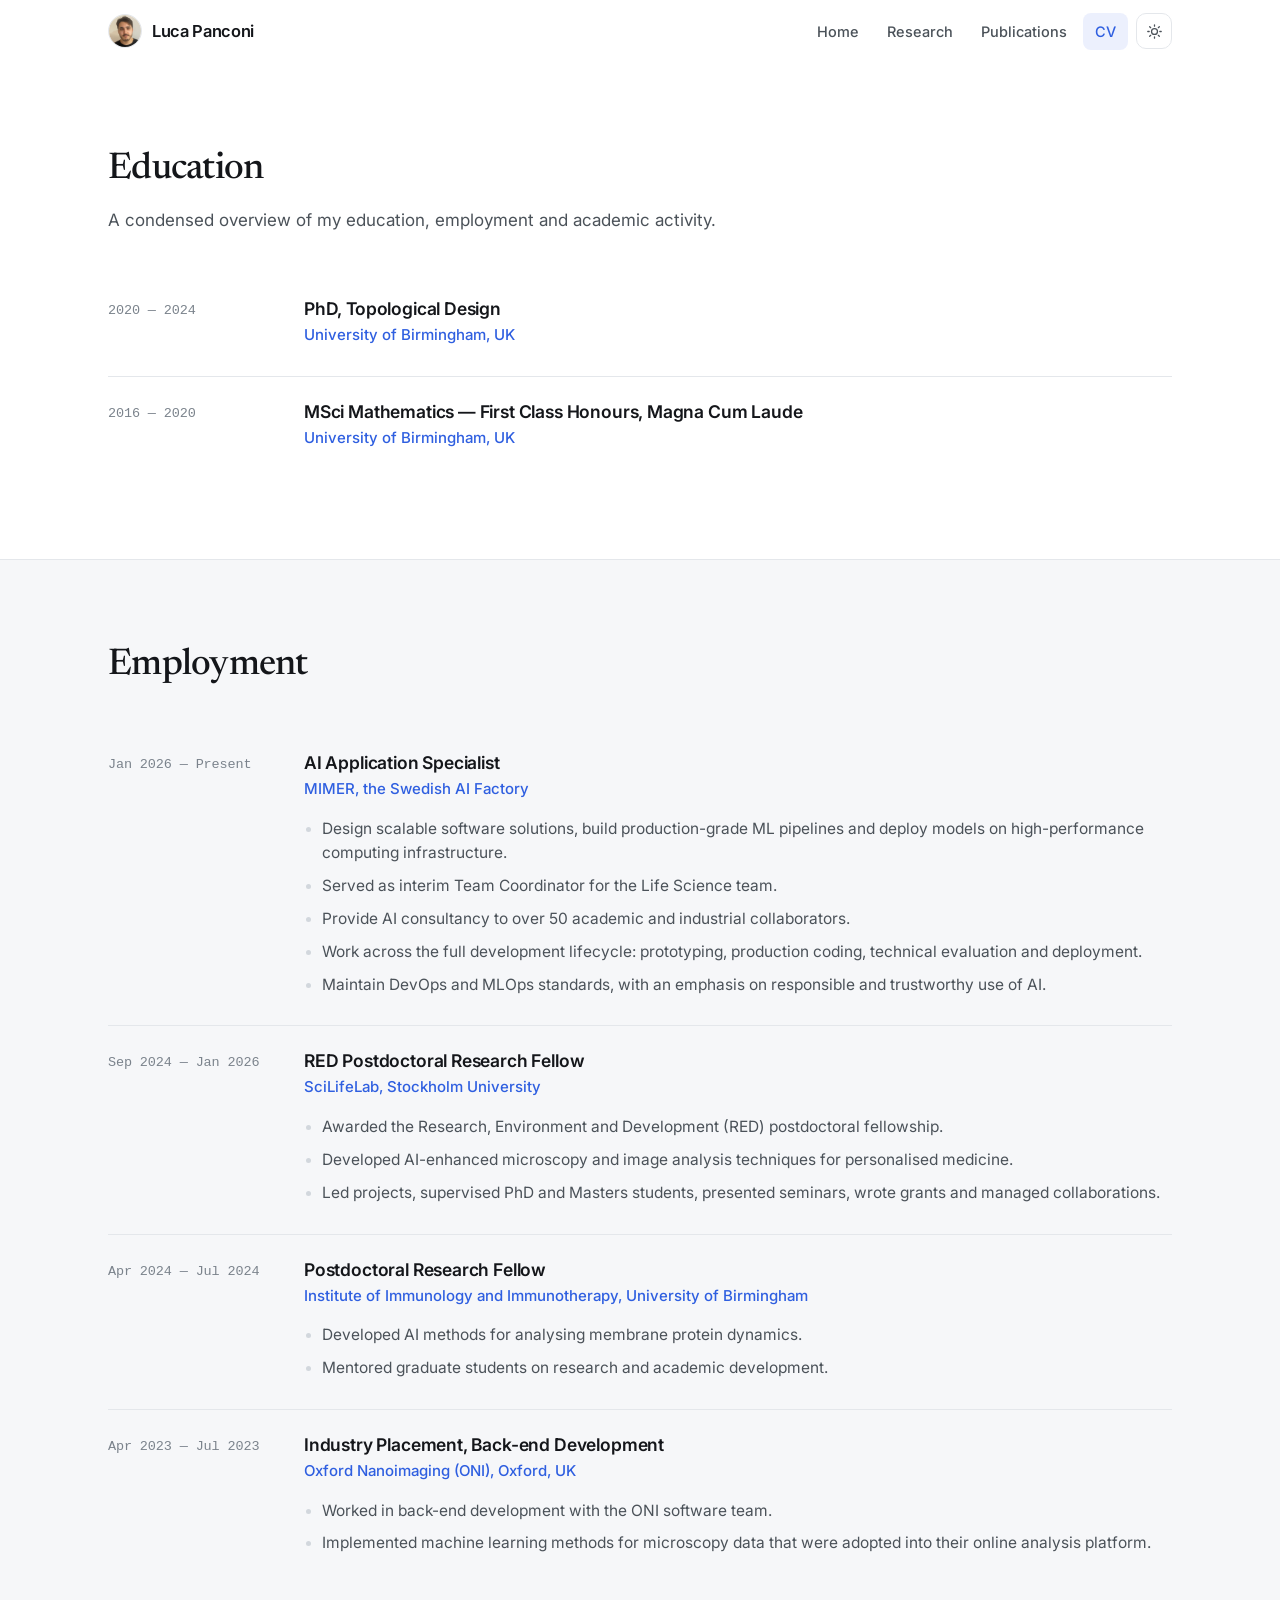
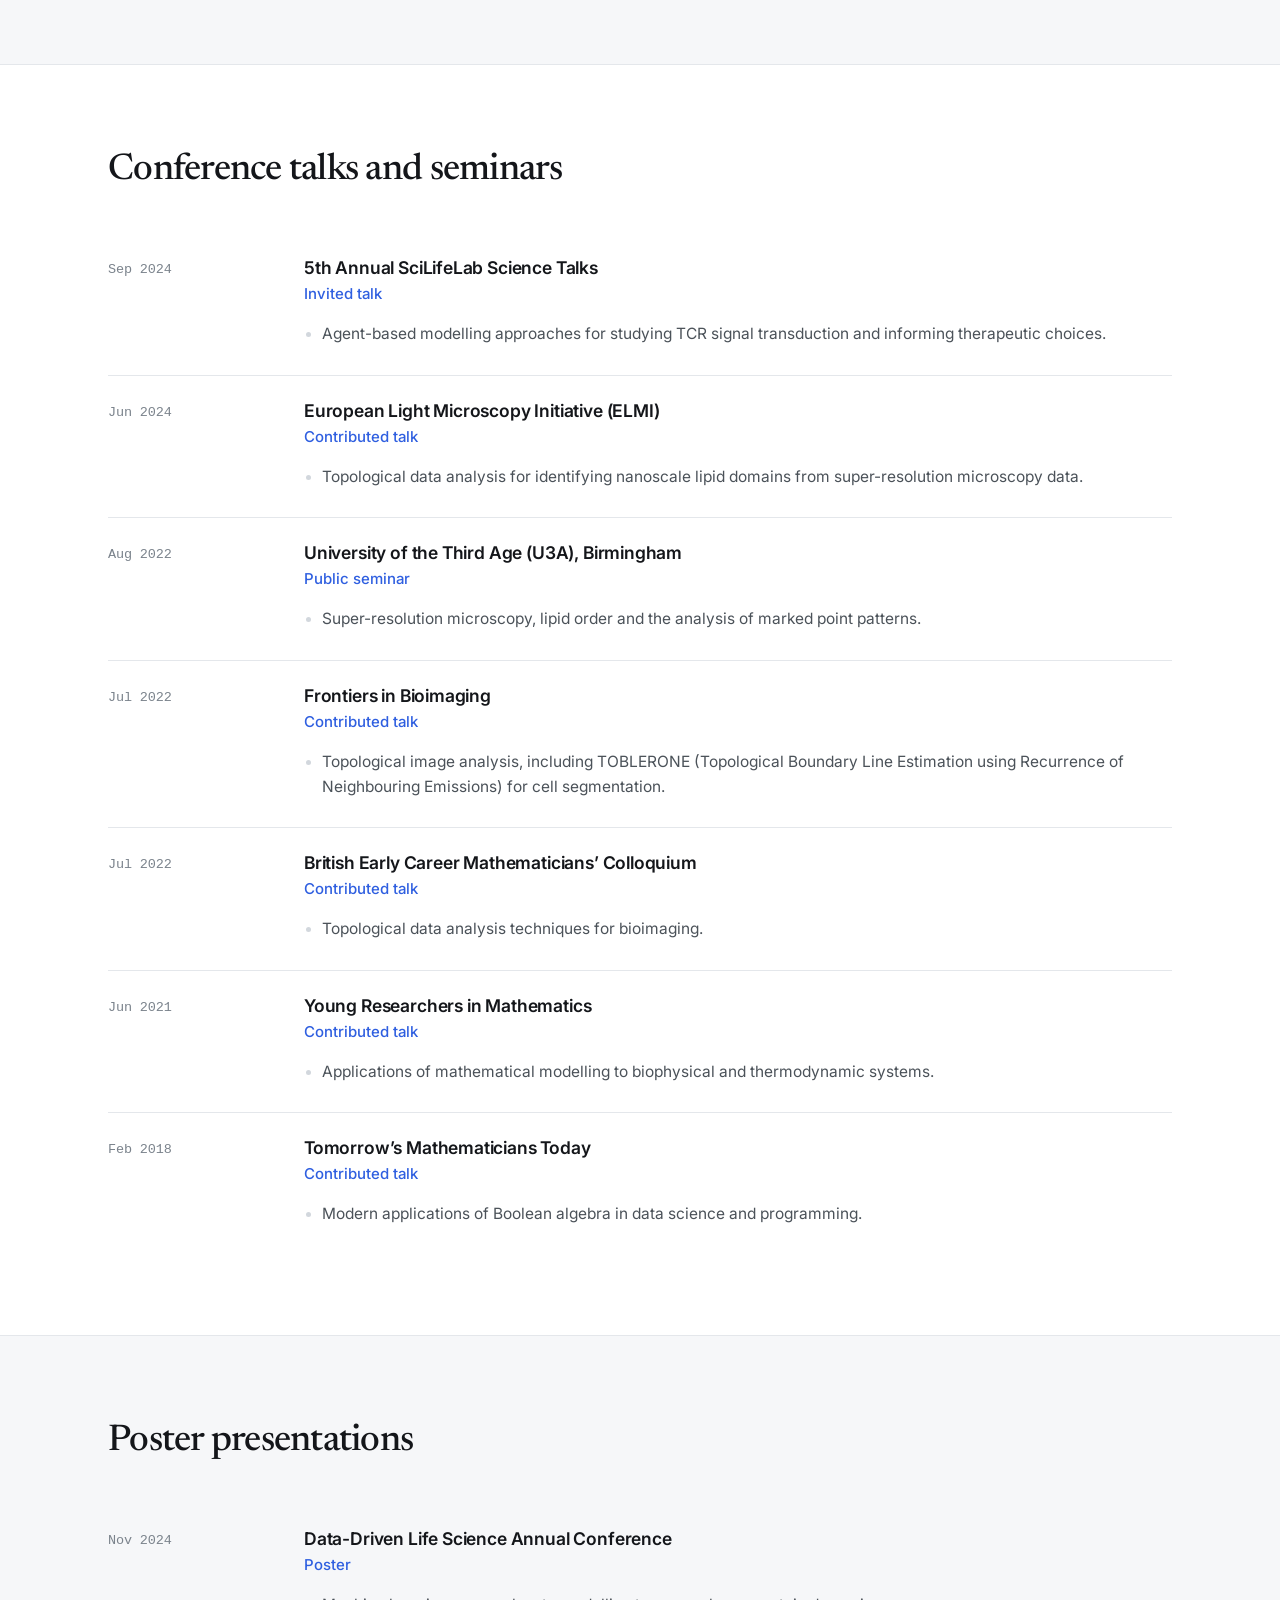
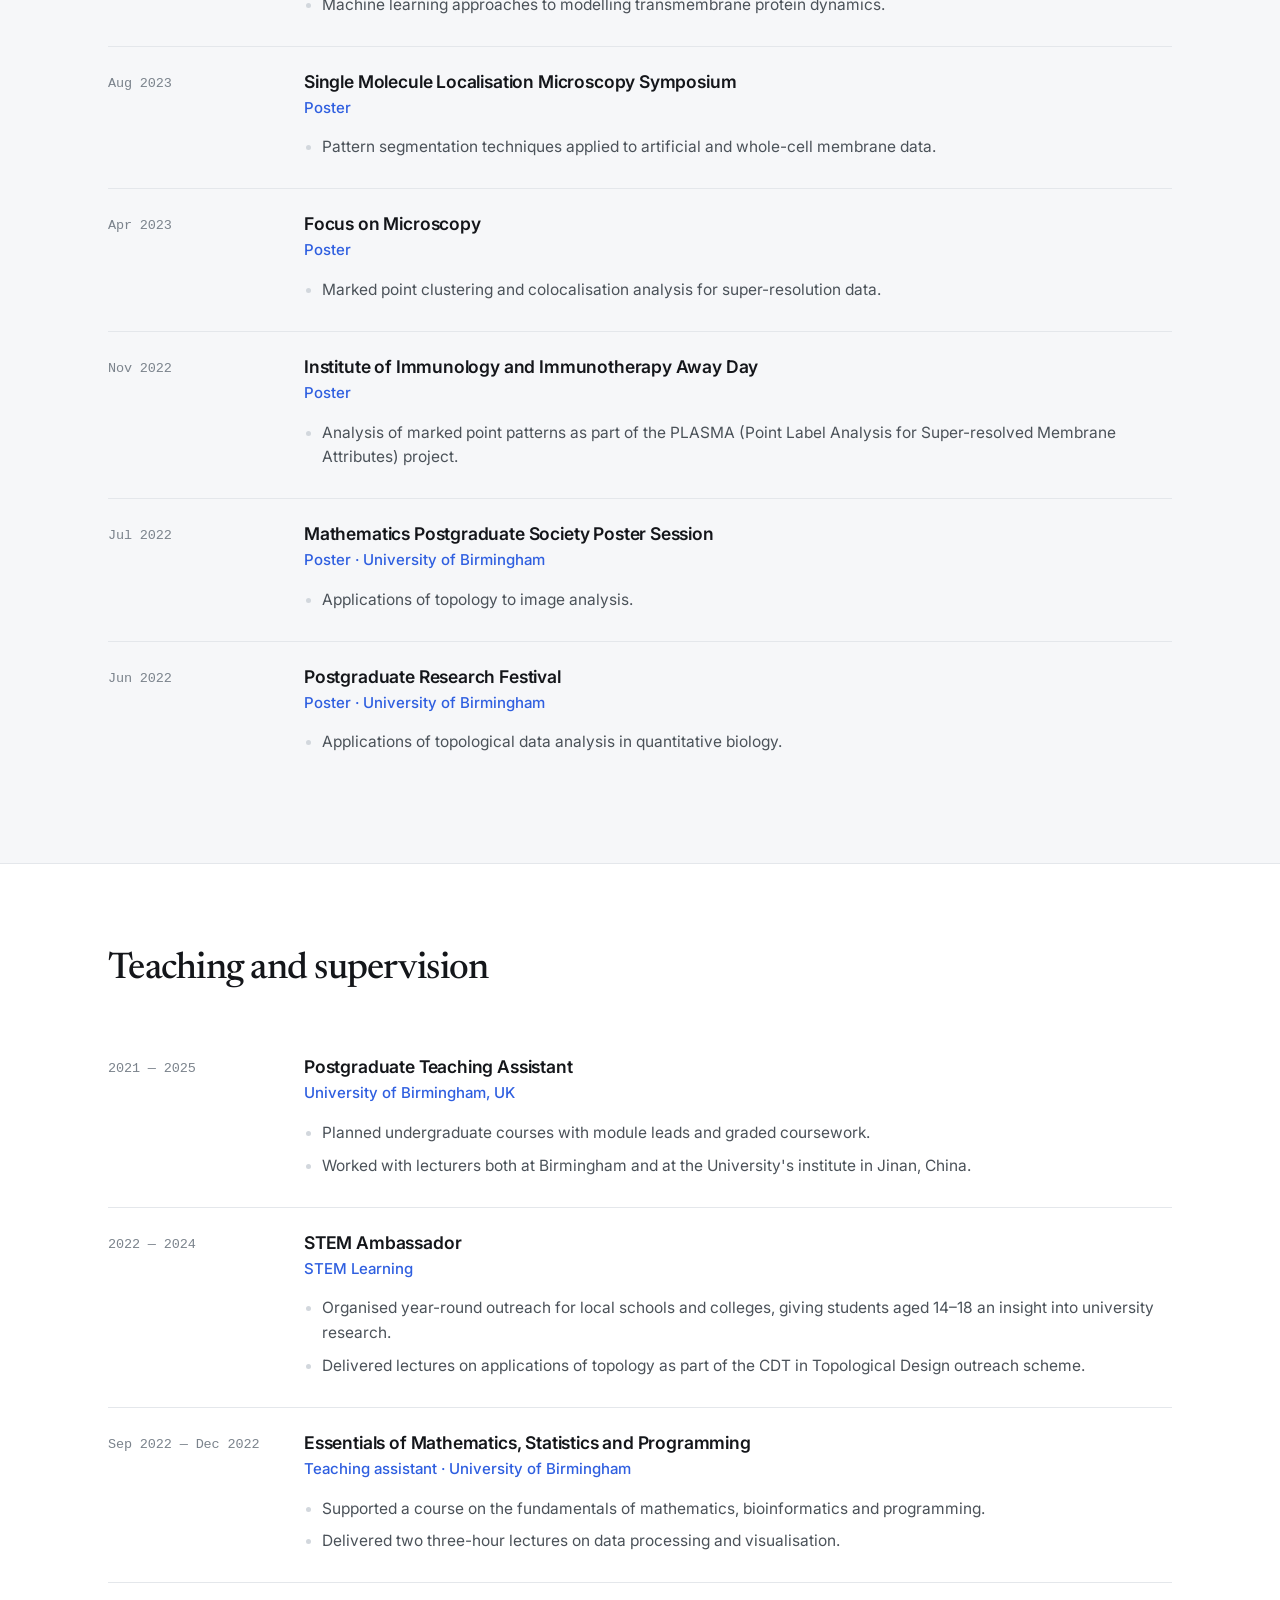
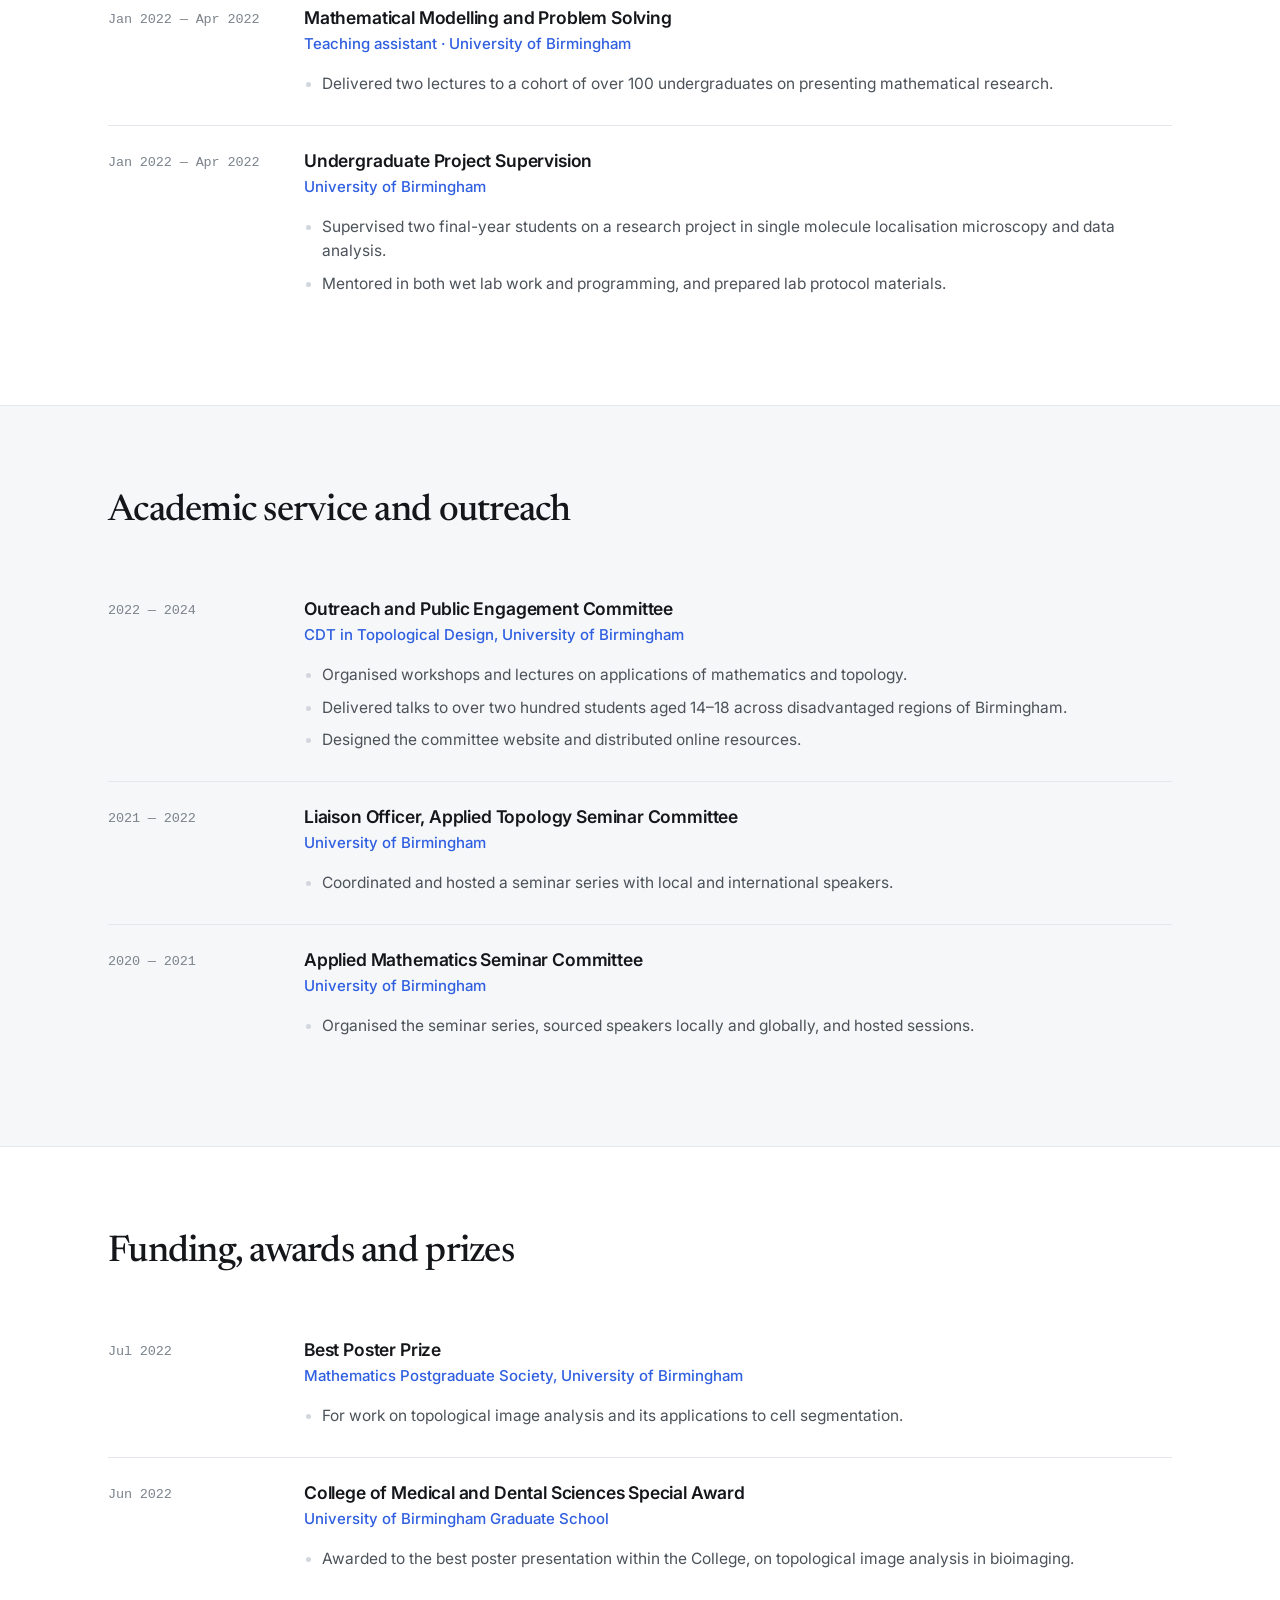
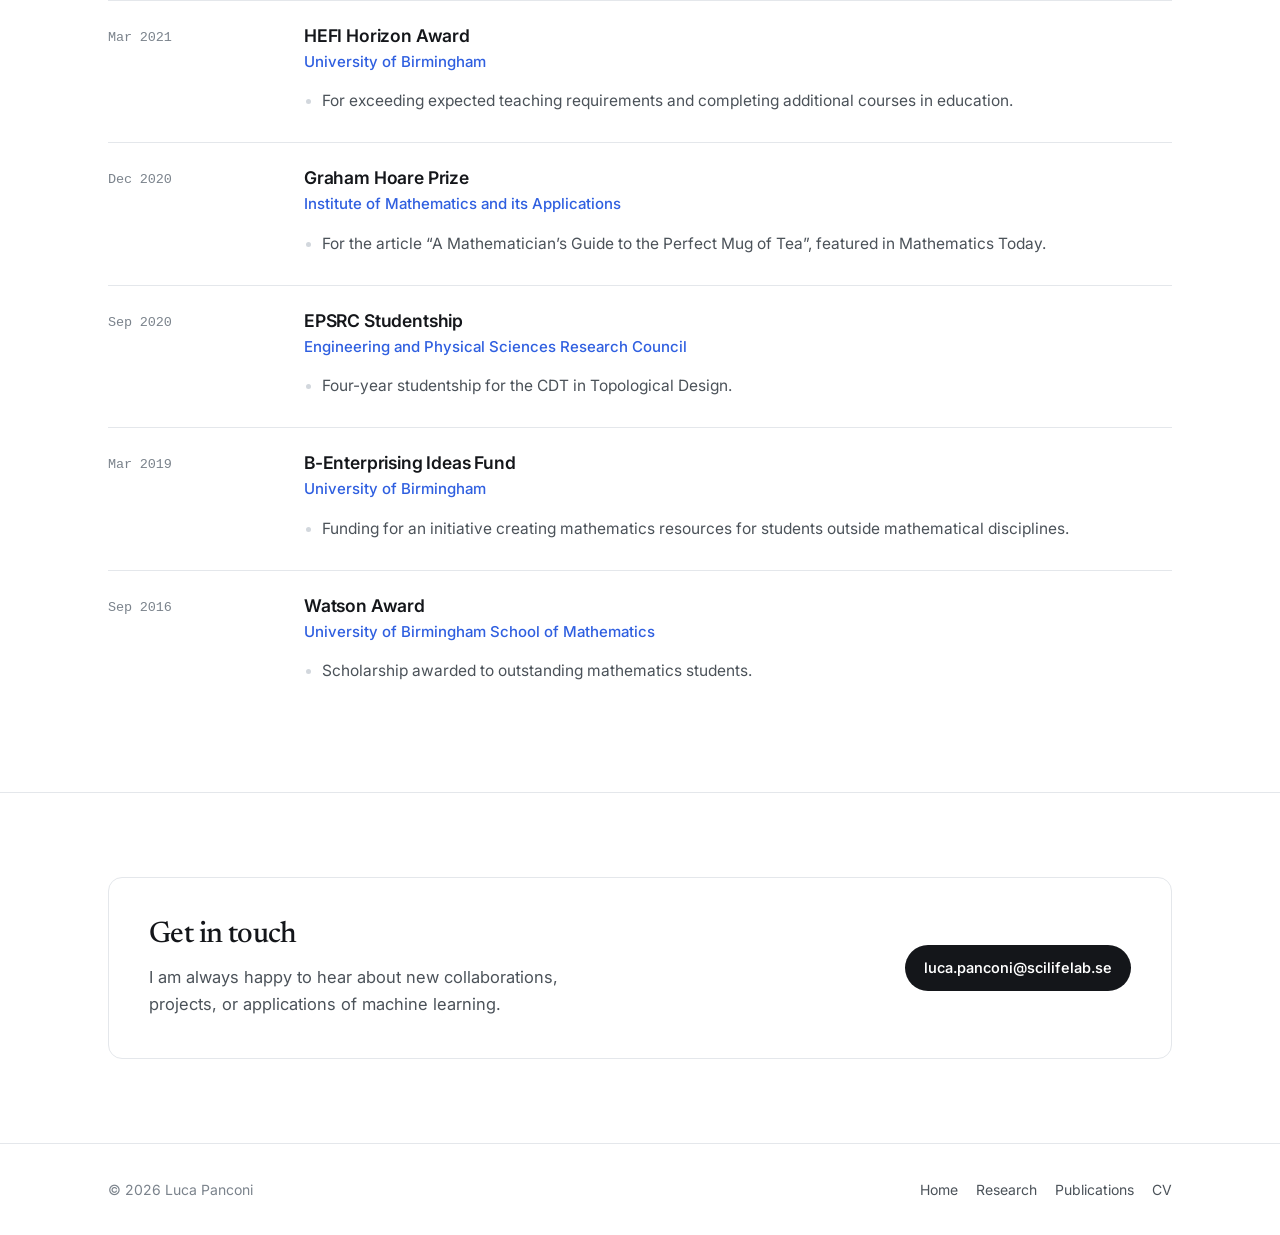
==== commit 1220f000: "Update homepage" ====
--- a/cv.html
+++ b/cv.html
@@ -15,7 +15,7 @@
       href="https://fonts.googleapis.com/css2?family=Inter:wght@400;500;600&family=Newsreader:ital,opsz,wght@0,6..72,400;0,6..72,500&display=swap"
       rel="stylesheet"
     />
-    <link rel="stylesheet" href="assets/css/style.css?v=5" />
+    <link rel="stylesheet" href="assets/css/style.css?v=8" />
     <script>
       (function () {
         try {
@@ -31,8 +31,8 @@
         } catch (e) {}
       })();
     </script>
-    <script src="assets/data/content.js?v=5" defer></script>
-    <script src="assets/js/site.js?v=5" defer></script>
+    <script src="assets/data/content.js?v=8" defer></script>
+    <script src="assets/js/site.js?v=8" defer></script>
   </head>
   <body>
     <a class="skip-link" href="#main">Skip to content</a>
--- a/assets/css/style.css
+++ b/assets/css/style.css
@@ -388,7 +388,7 @@
 .hero__degrees {
   margin: 10px 0 0;
   color: var(--text-faint);
-  font-size: 16px;
+  font-size: clamp(1.15rem, 2.2vw, 1.45rem);
   font-weight: 500;
   letter-spacing: 0.01em;
 }
@@ -406,11 +406,30 @@
   font-weight: 450;
 }
 
-.hero__tagline {
-  max-width: 52ch;
-  margin: 16px 0 0;
-  color: var(--text-soft);
+.hero__expertise {
+  margin: 18px 0 0;
+  max-width: 42ch;
+}
+
+.hero__expertise-lead {
+  margin: 0 0 8px;
+  color: var(--text);
   font-size: 17.5px;
+  font-weight: 550;
+}
+
+.hero__expertise-list {
+  margin: 0;
+  padding: 0 0 0 1.2em;
+  list-style: disc;
+  color: var(--text-soft);
+  font-size: 17px;
+  line-height: 1.55;
+}
+
+.hero__expertise-list li {
+  margin: 0.2em 0;
+  padding-left: 0.15em;
 }
 
 .hero__actions {
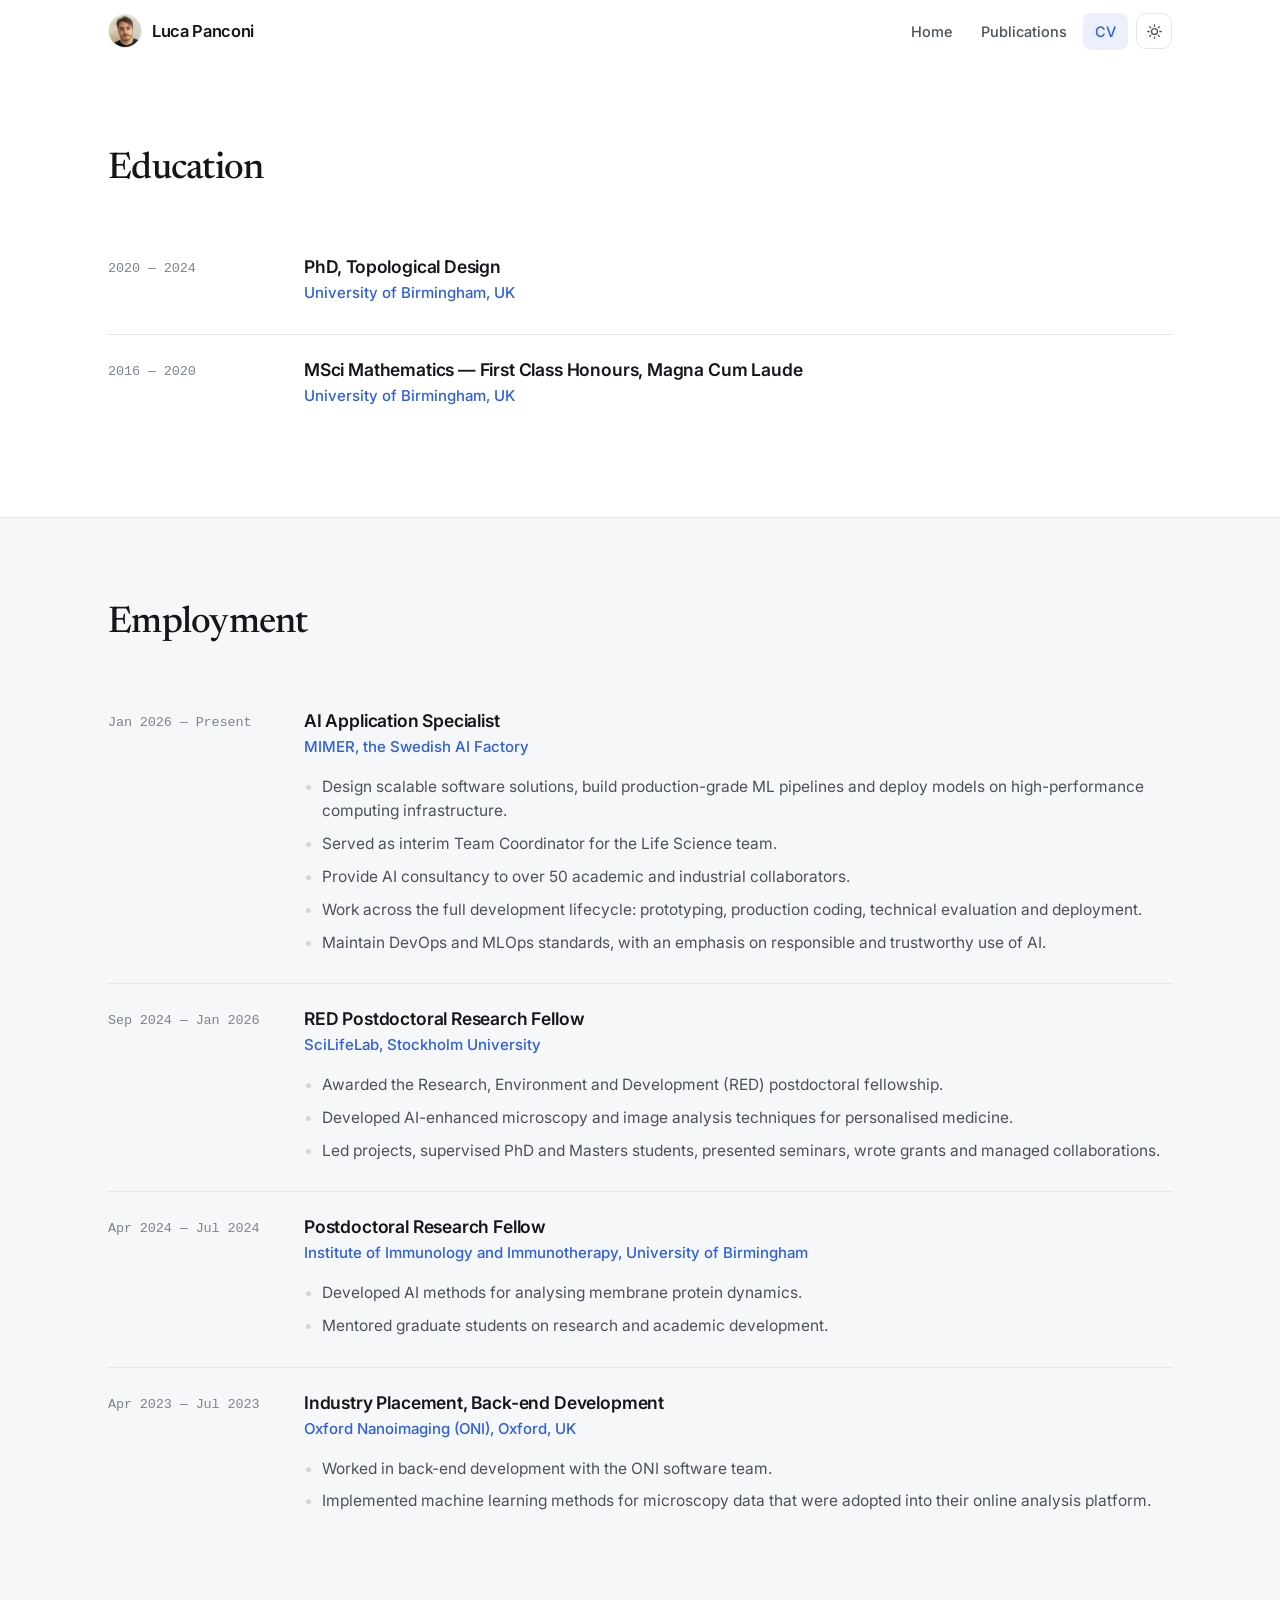
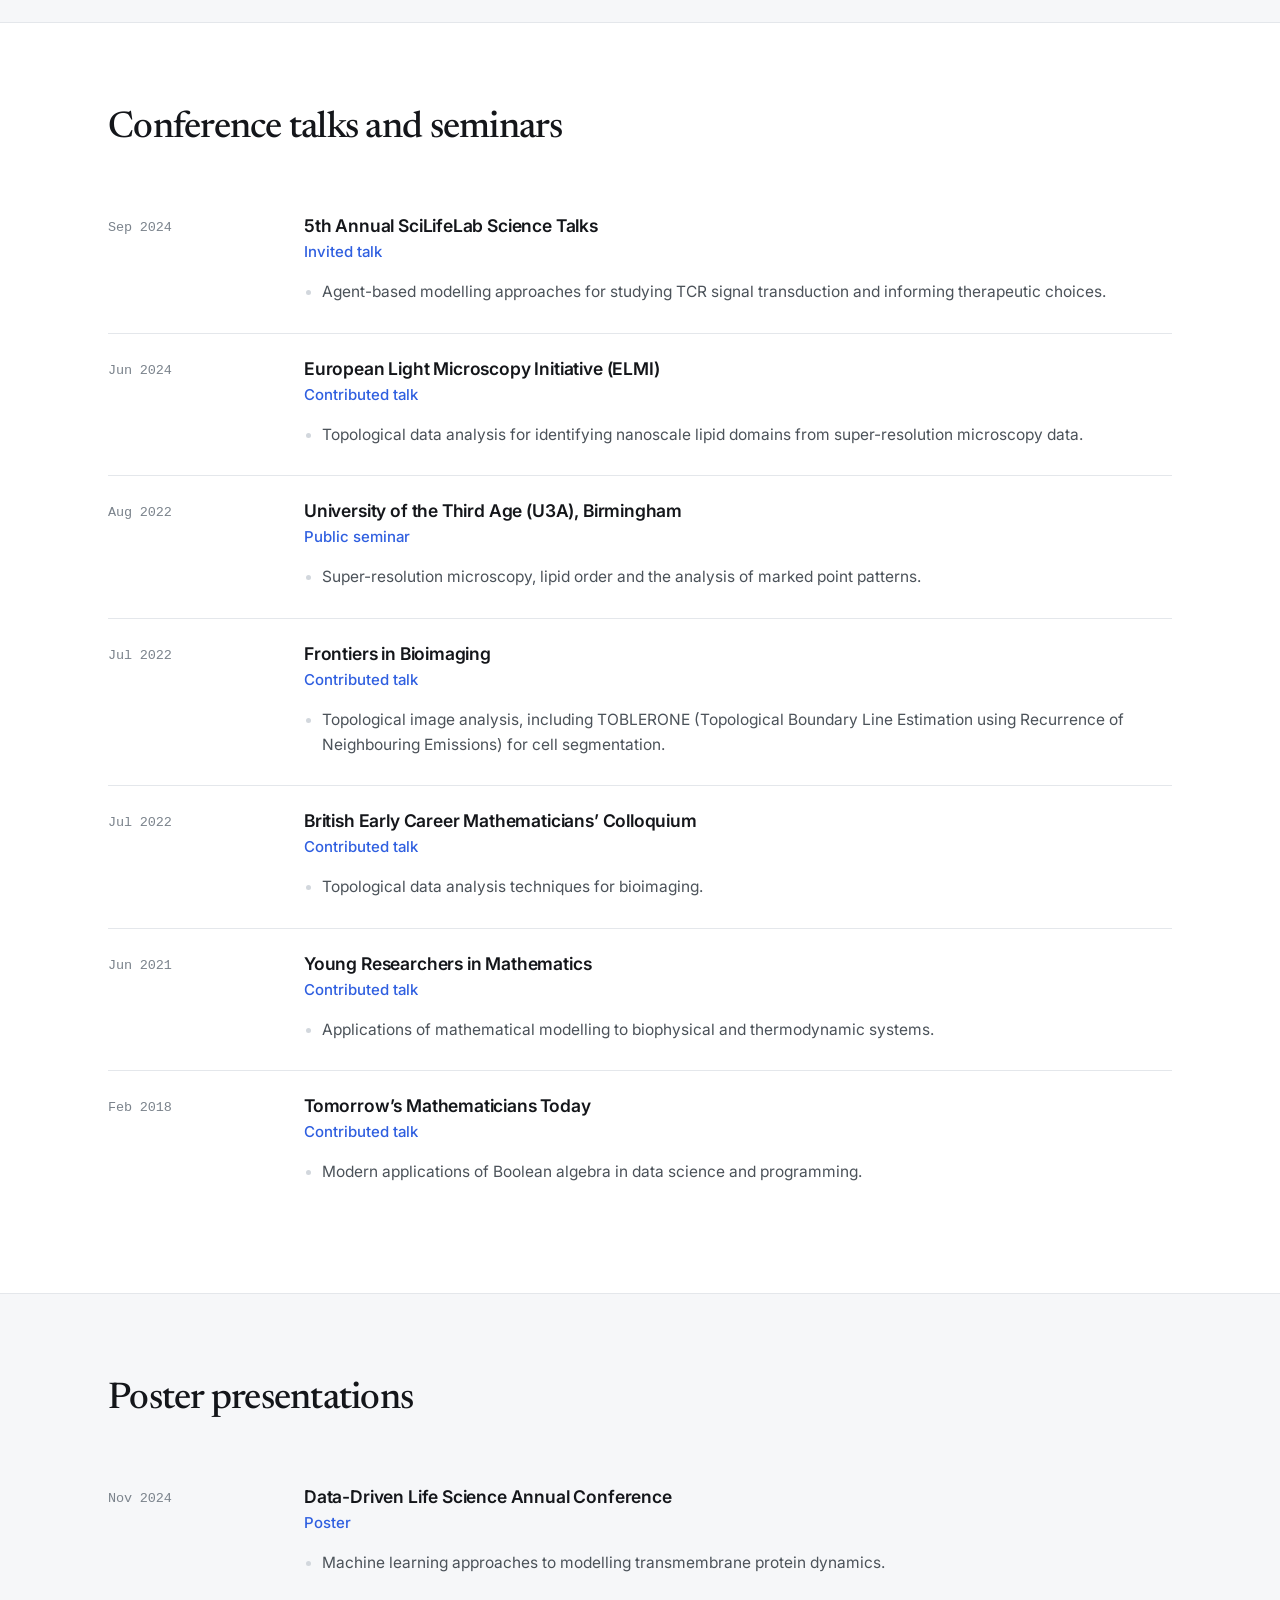
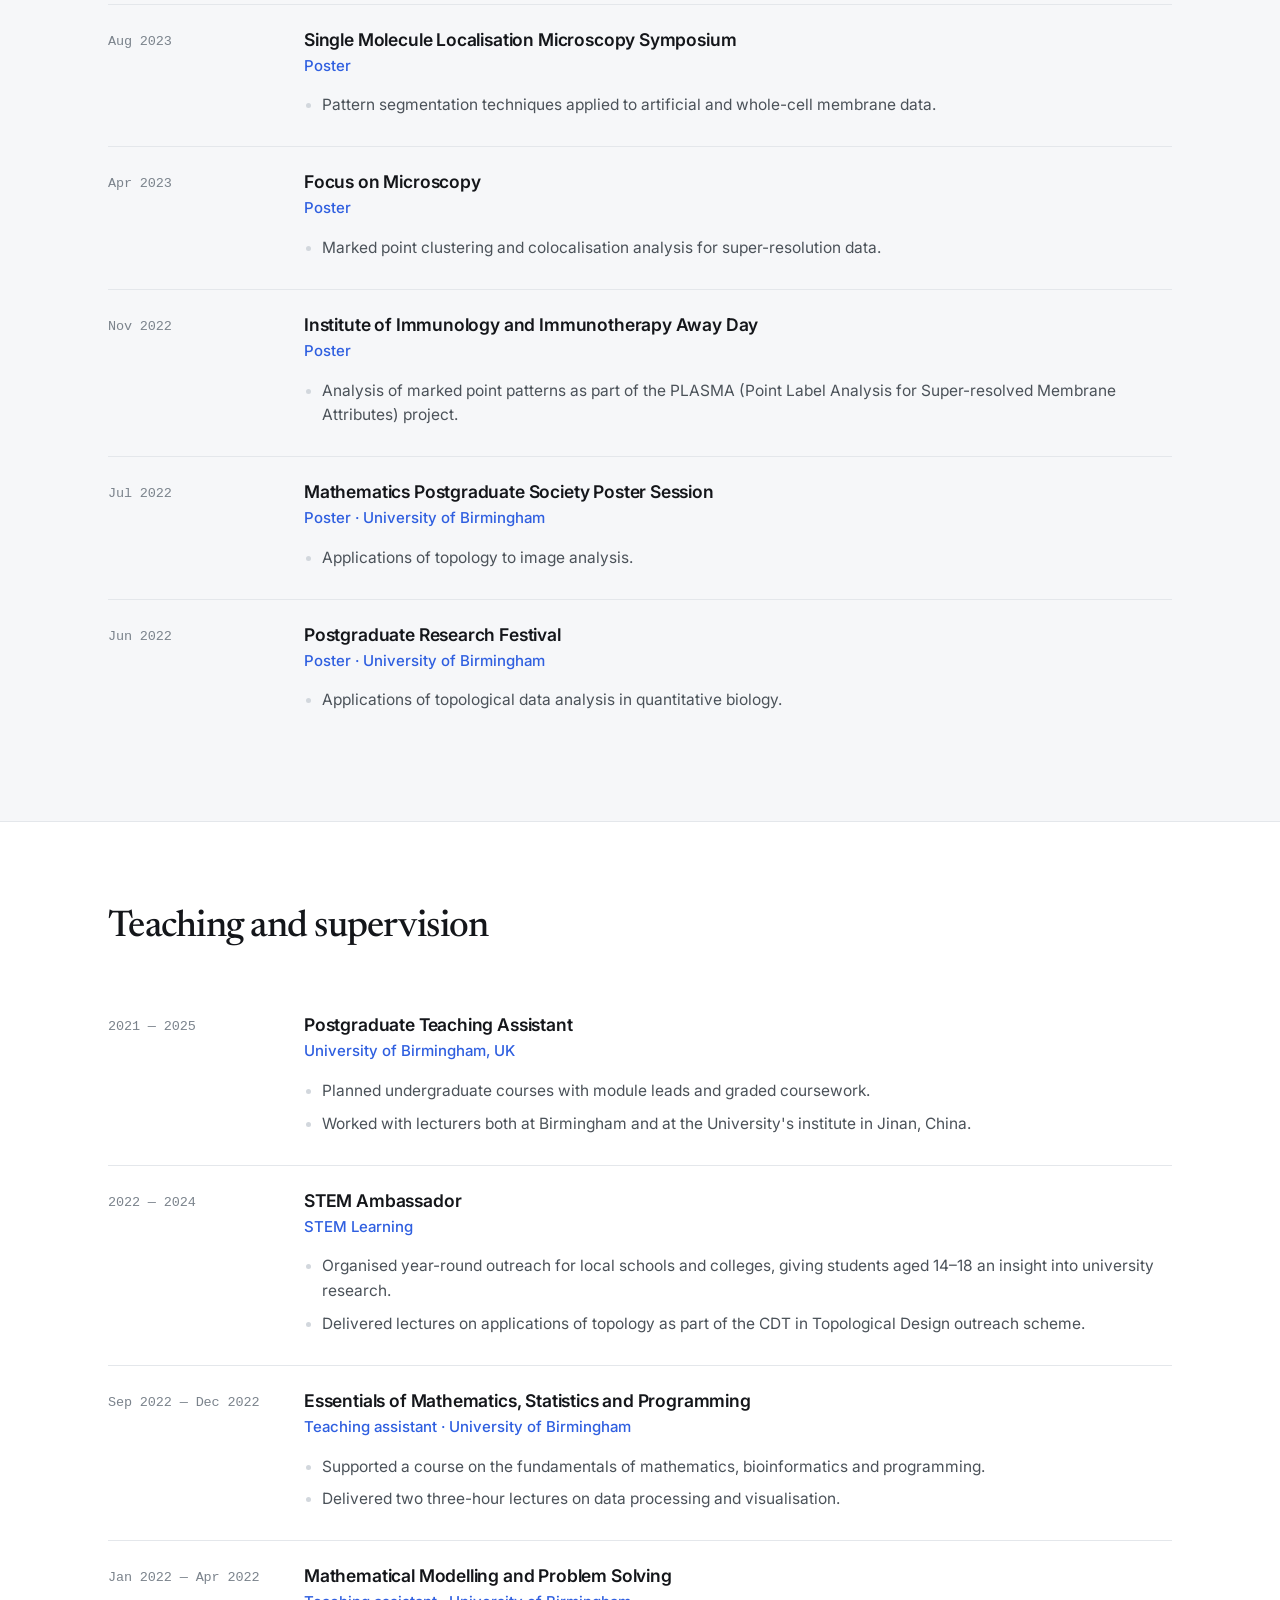
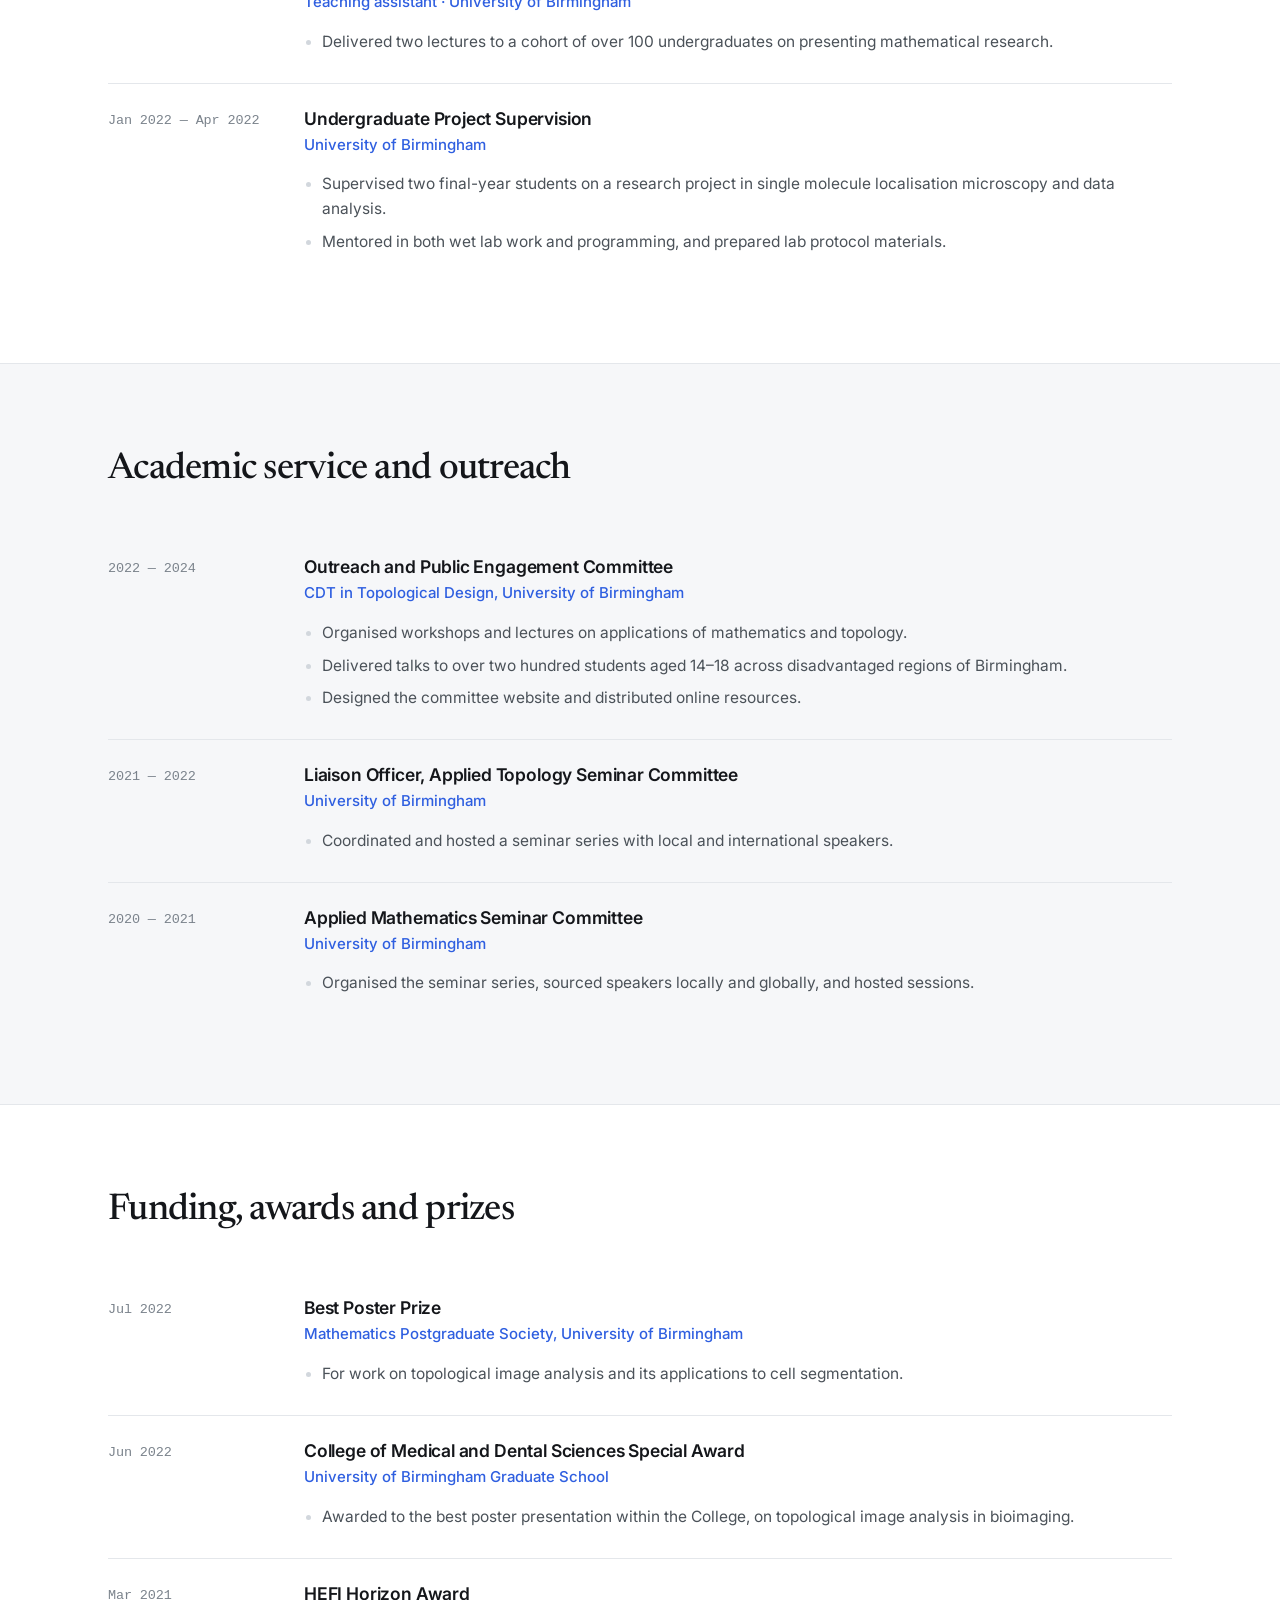
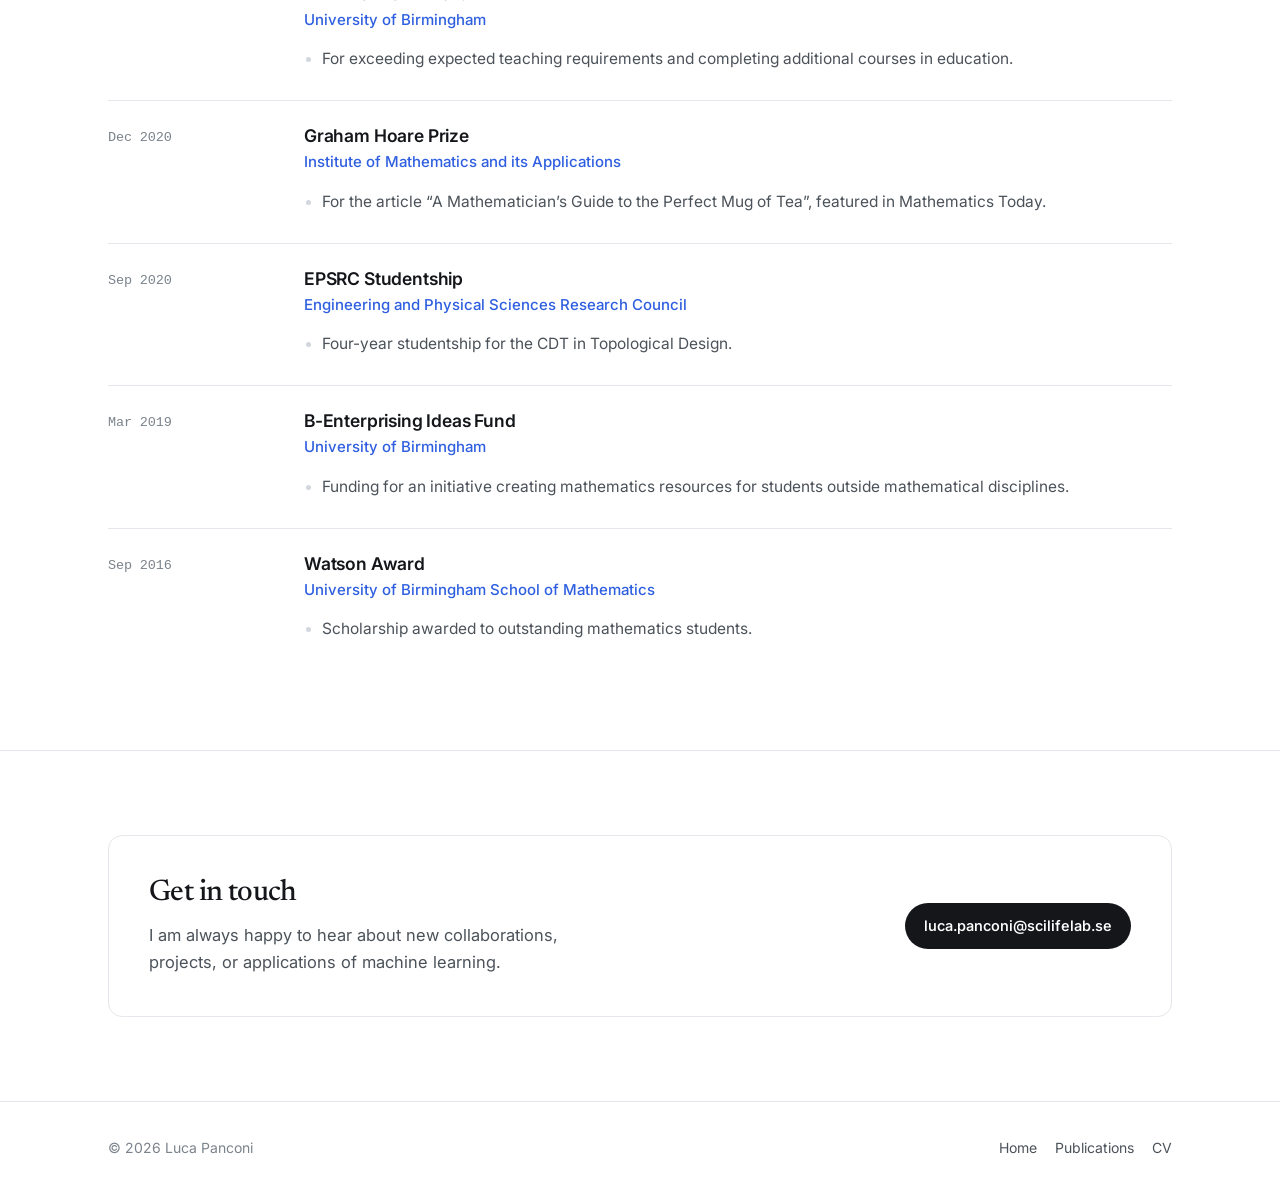
==== commit ae026cc2: "CV page updated" ====
--- a/cv.html
+++ b/cv.html
@@ -15,7 +15,7 @@
       href="https://fonts.googleapis.com/css2?family=Inter:wght@400;500;600&family=Newsreader:ital,opsz,wght@0,6..72,400;0,6..72,500&display=swap"
       rel="stylesheet"
     />
-    <link rel="stylesheet" href="assets/css/style.css?v=8" />
+    <link rel="stylesheet" href="assets/css/style.css?v=12" />
     <script>
       (function () {
         try {
@@ -31,8 +31,8 @@
         } catch (e) {}
       })();
     </script>
-    <script src="assets/data/content.js?v=8" defer></script>
-    <script src="assets/js/site.js?v=8" defer></script>
+    <script src="assets/data/content.js?v=12" defer></script>
+    <script src="assets/js/site.js?v=12" defer></script>
   </head>
   <body>
     <a class="skip-link" href="#main">Skip to content</a>
@@ -43,10 +43,6 @@
         <div class="container">
           <div class="section__head">
             <h2 class="section__title">Education</h2>
-            <p class="section__lede">
-              A condensed overview of my education, employment and academic
-              activity.
-            </p>
           </div>
           <div data-render="timeline" data-source="education"></div>
         </div>
